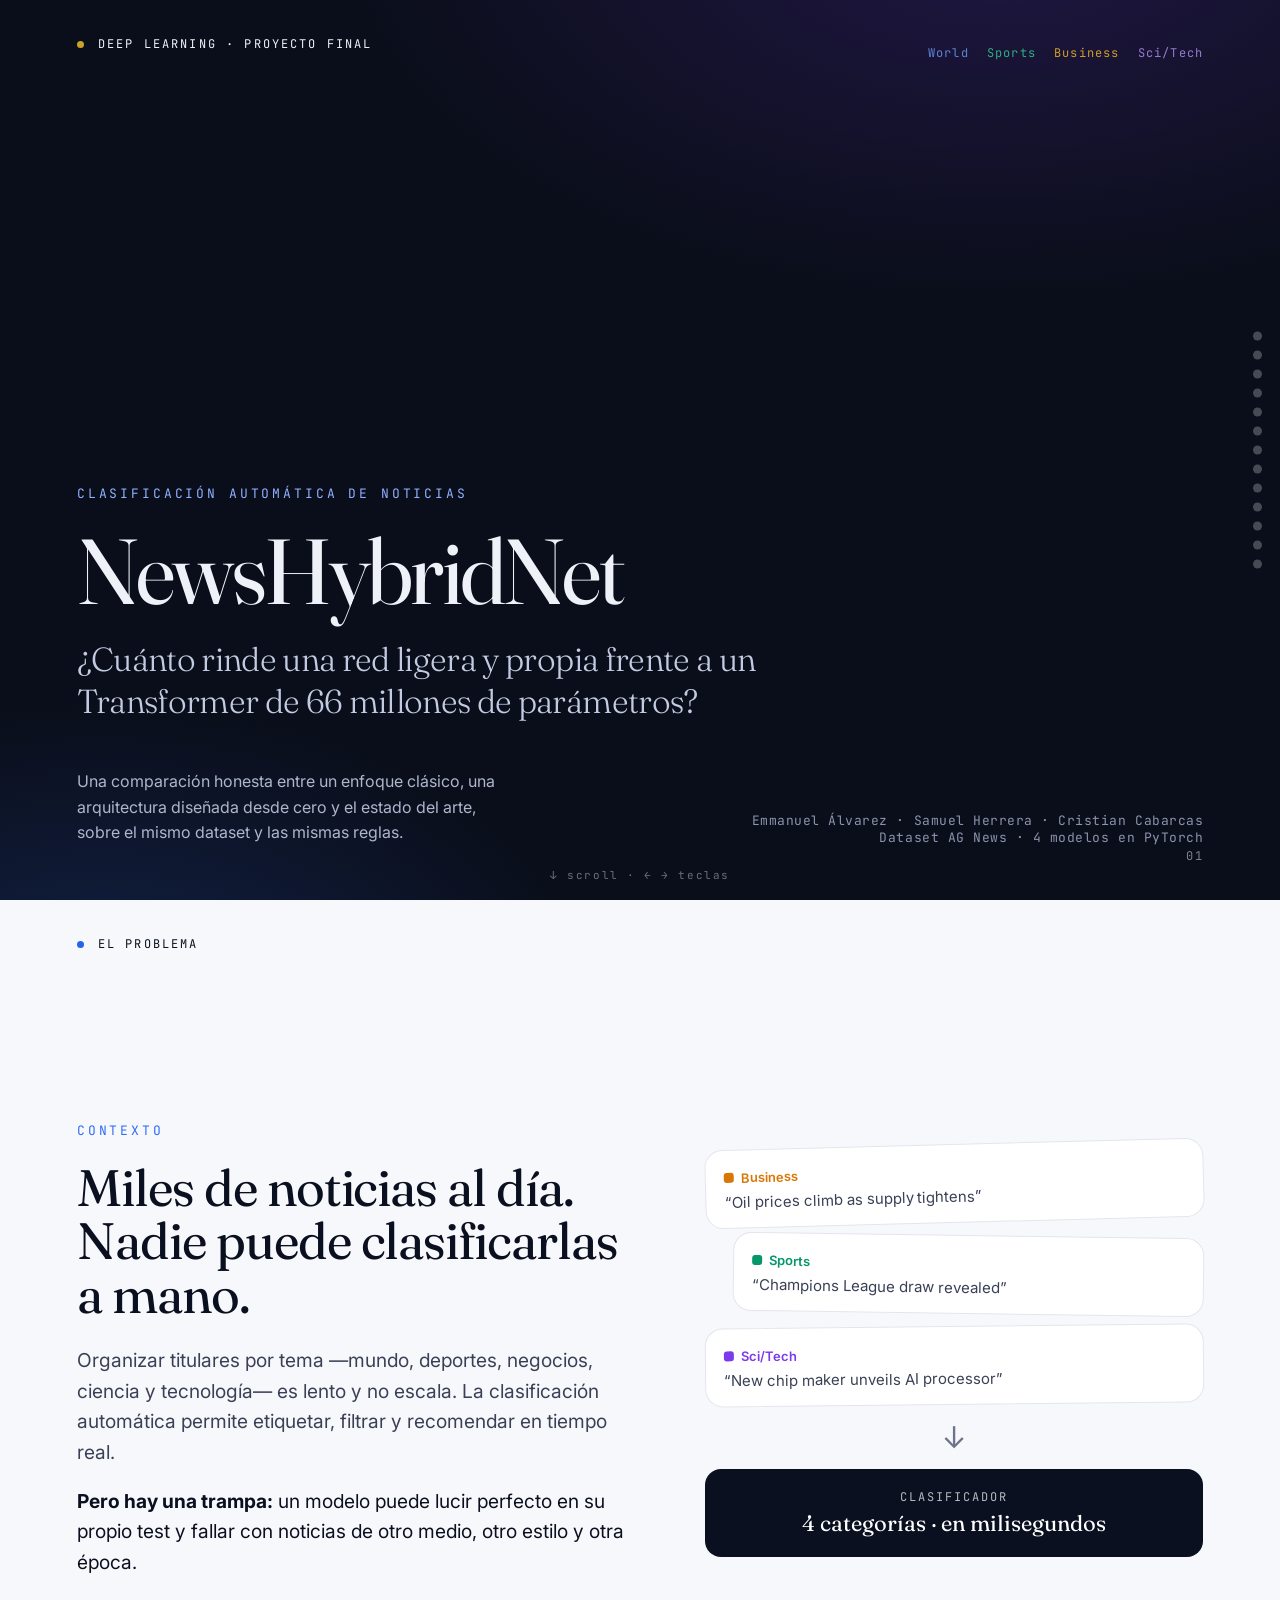
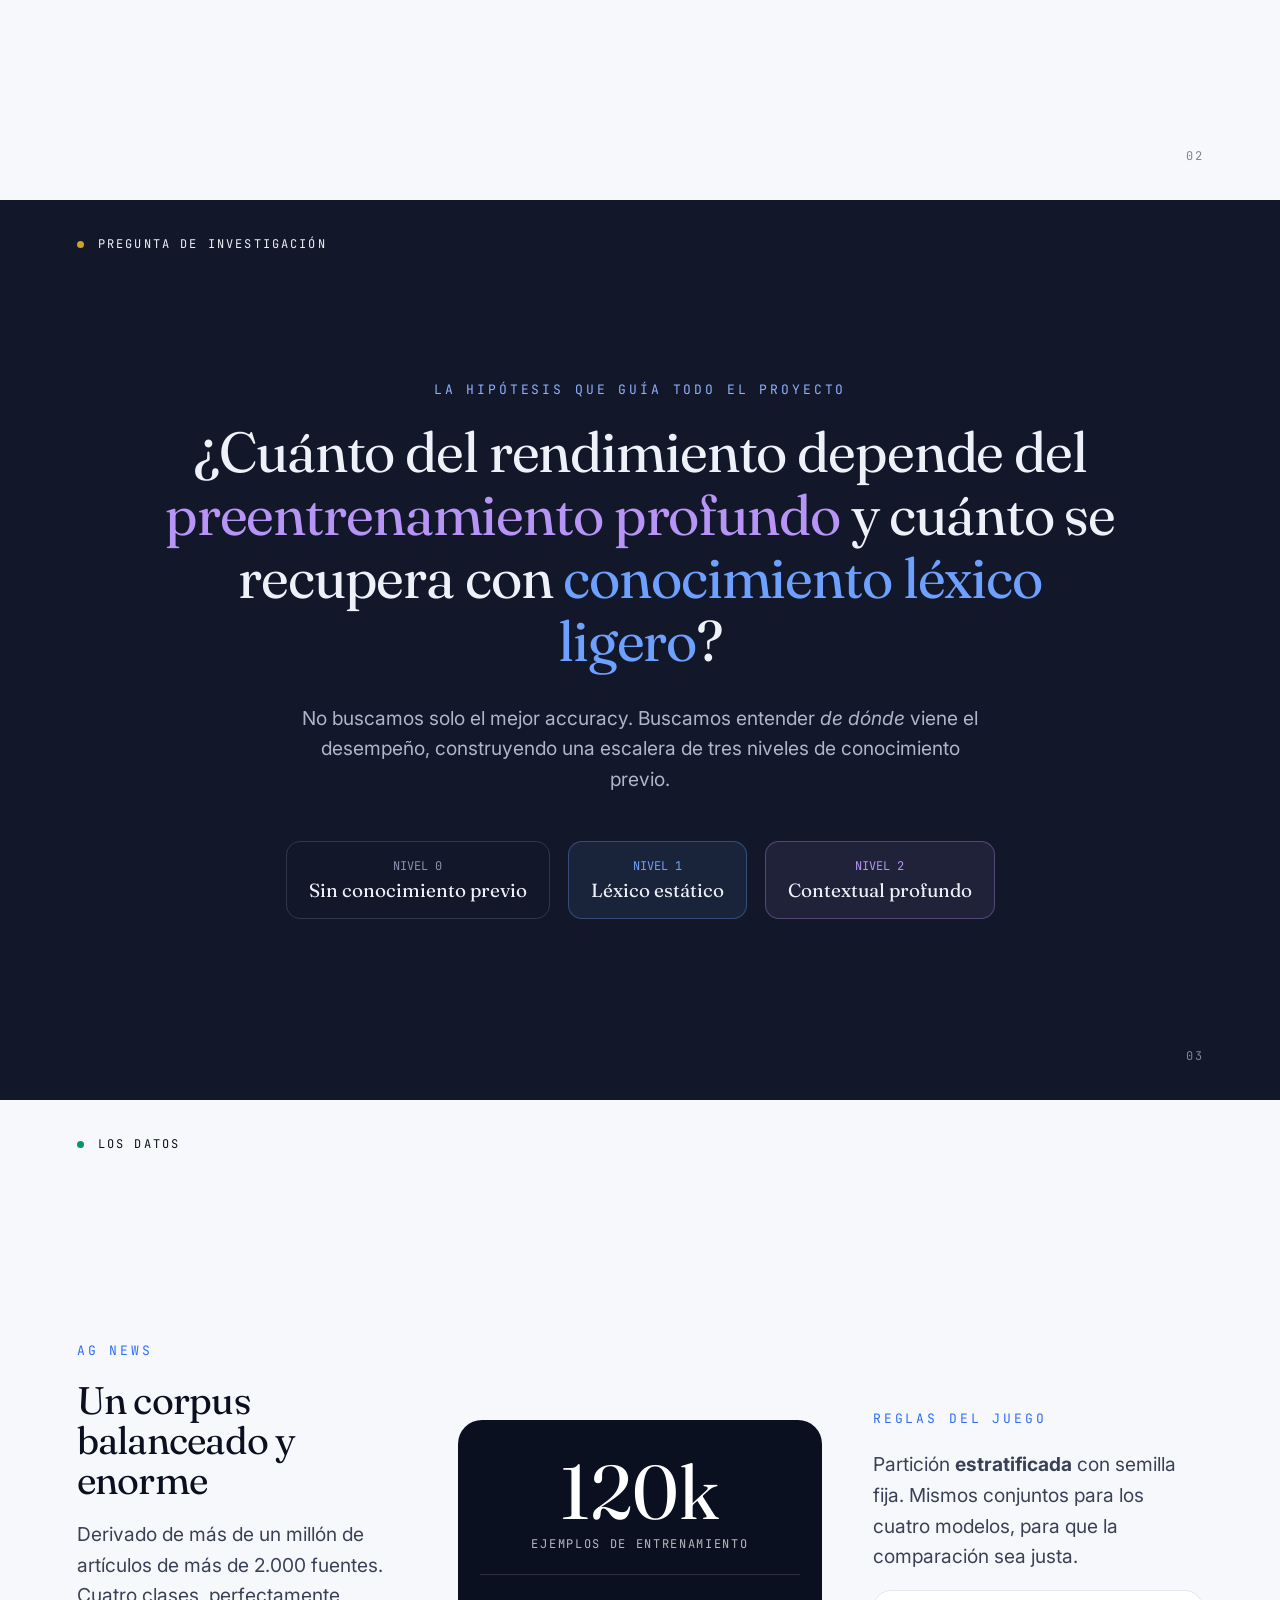
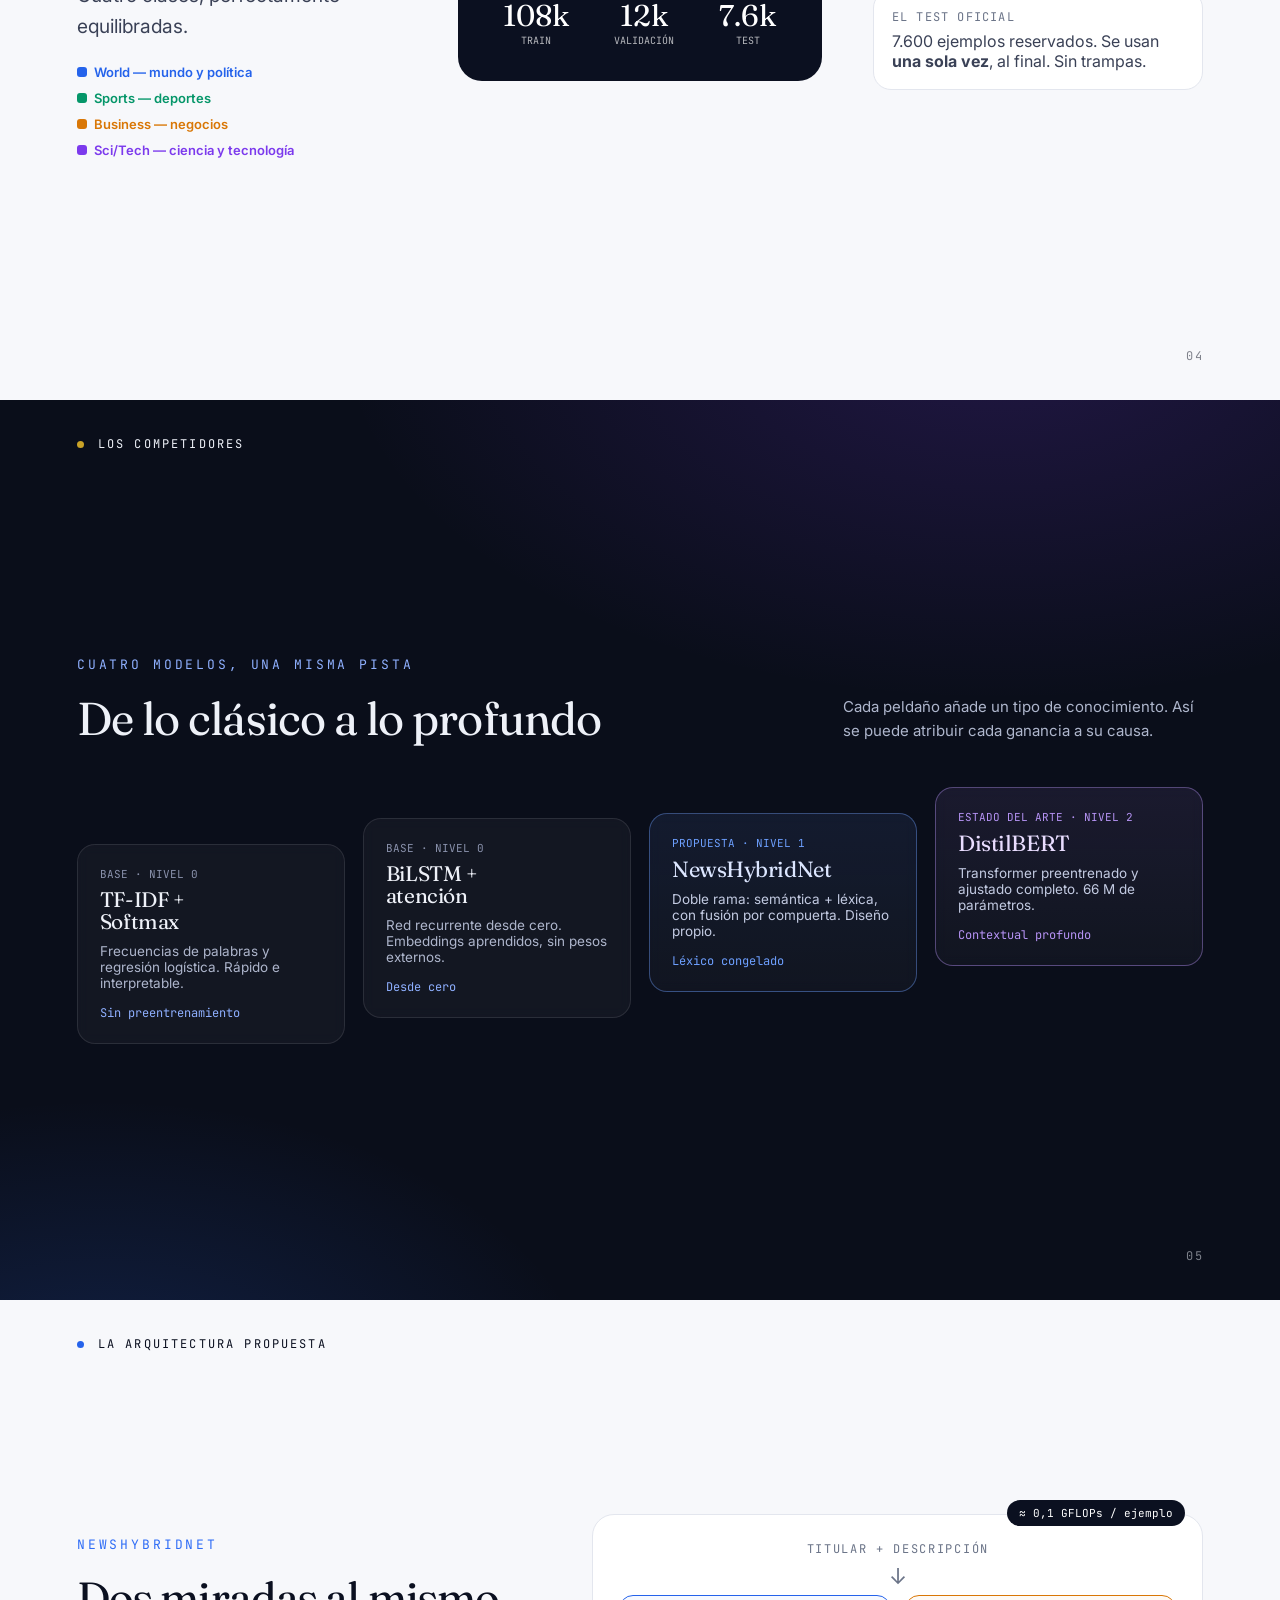
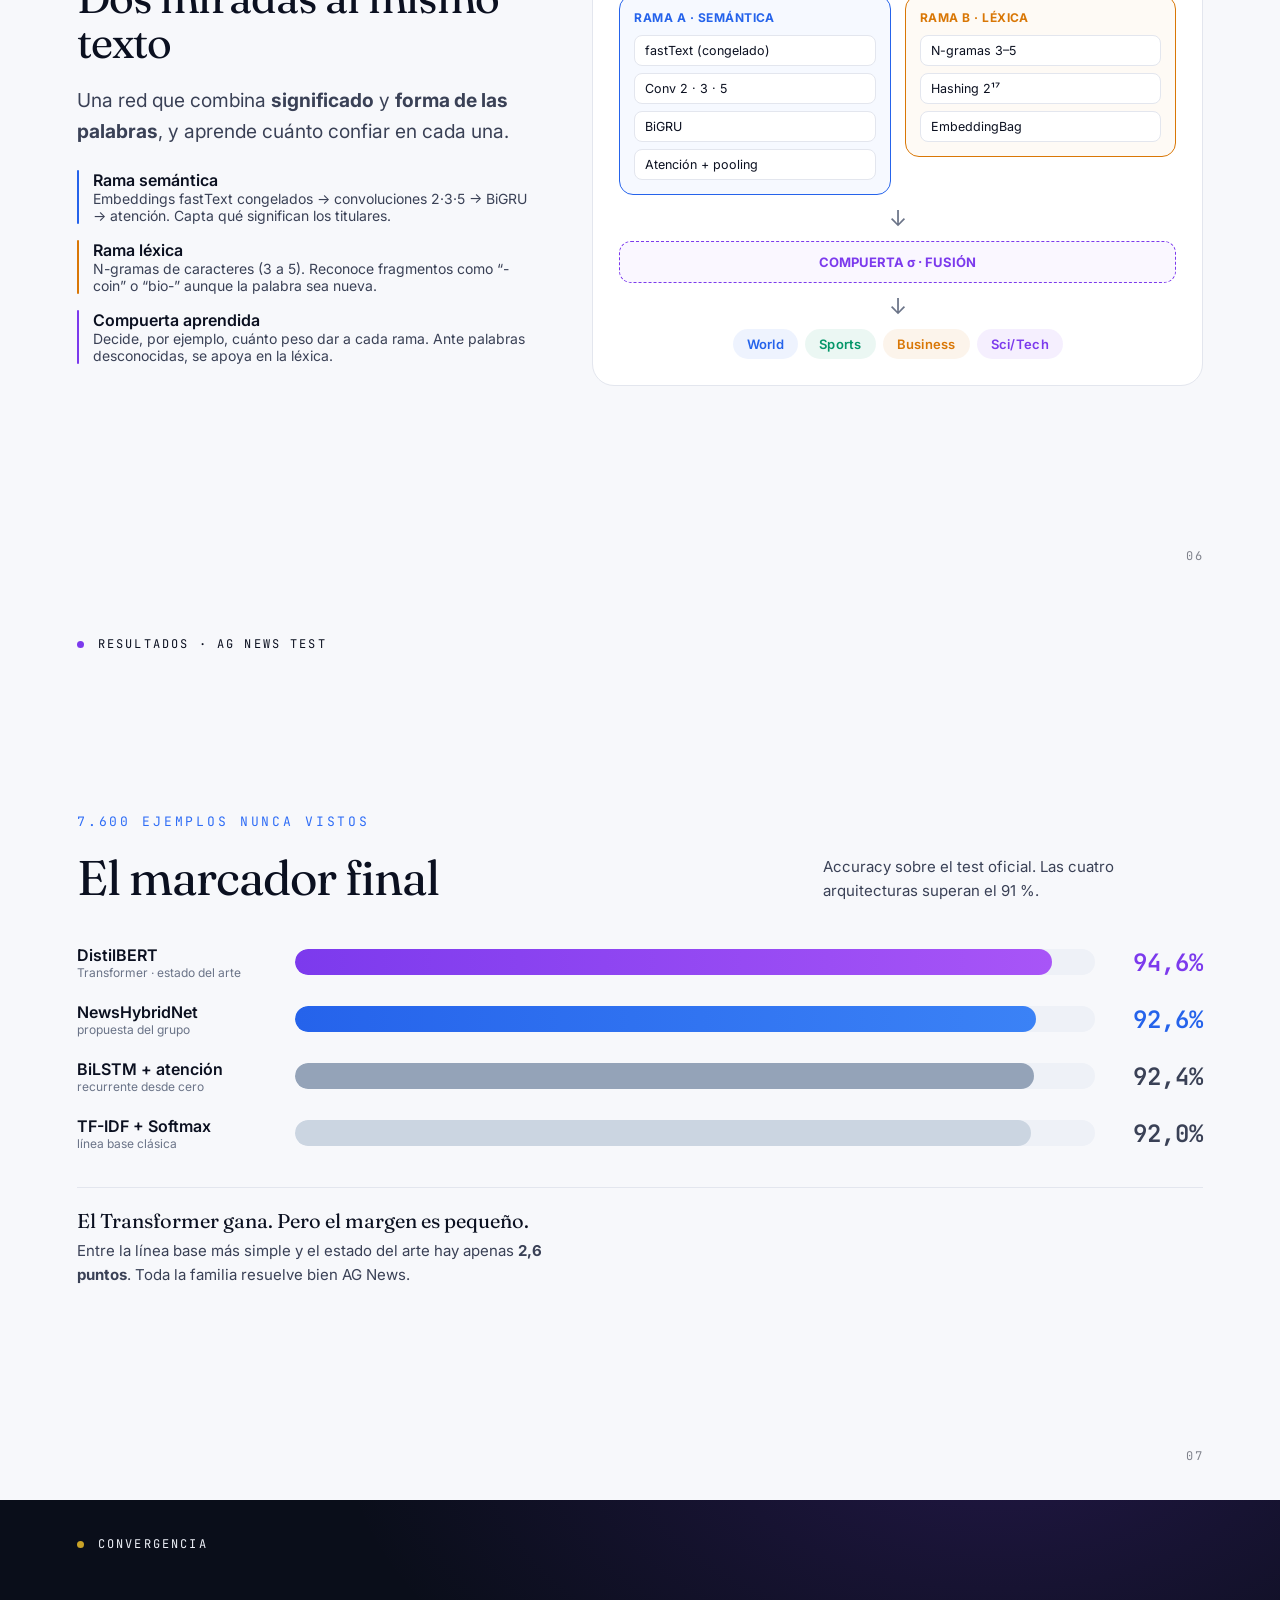
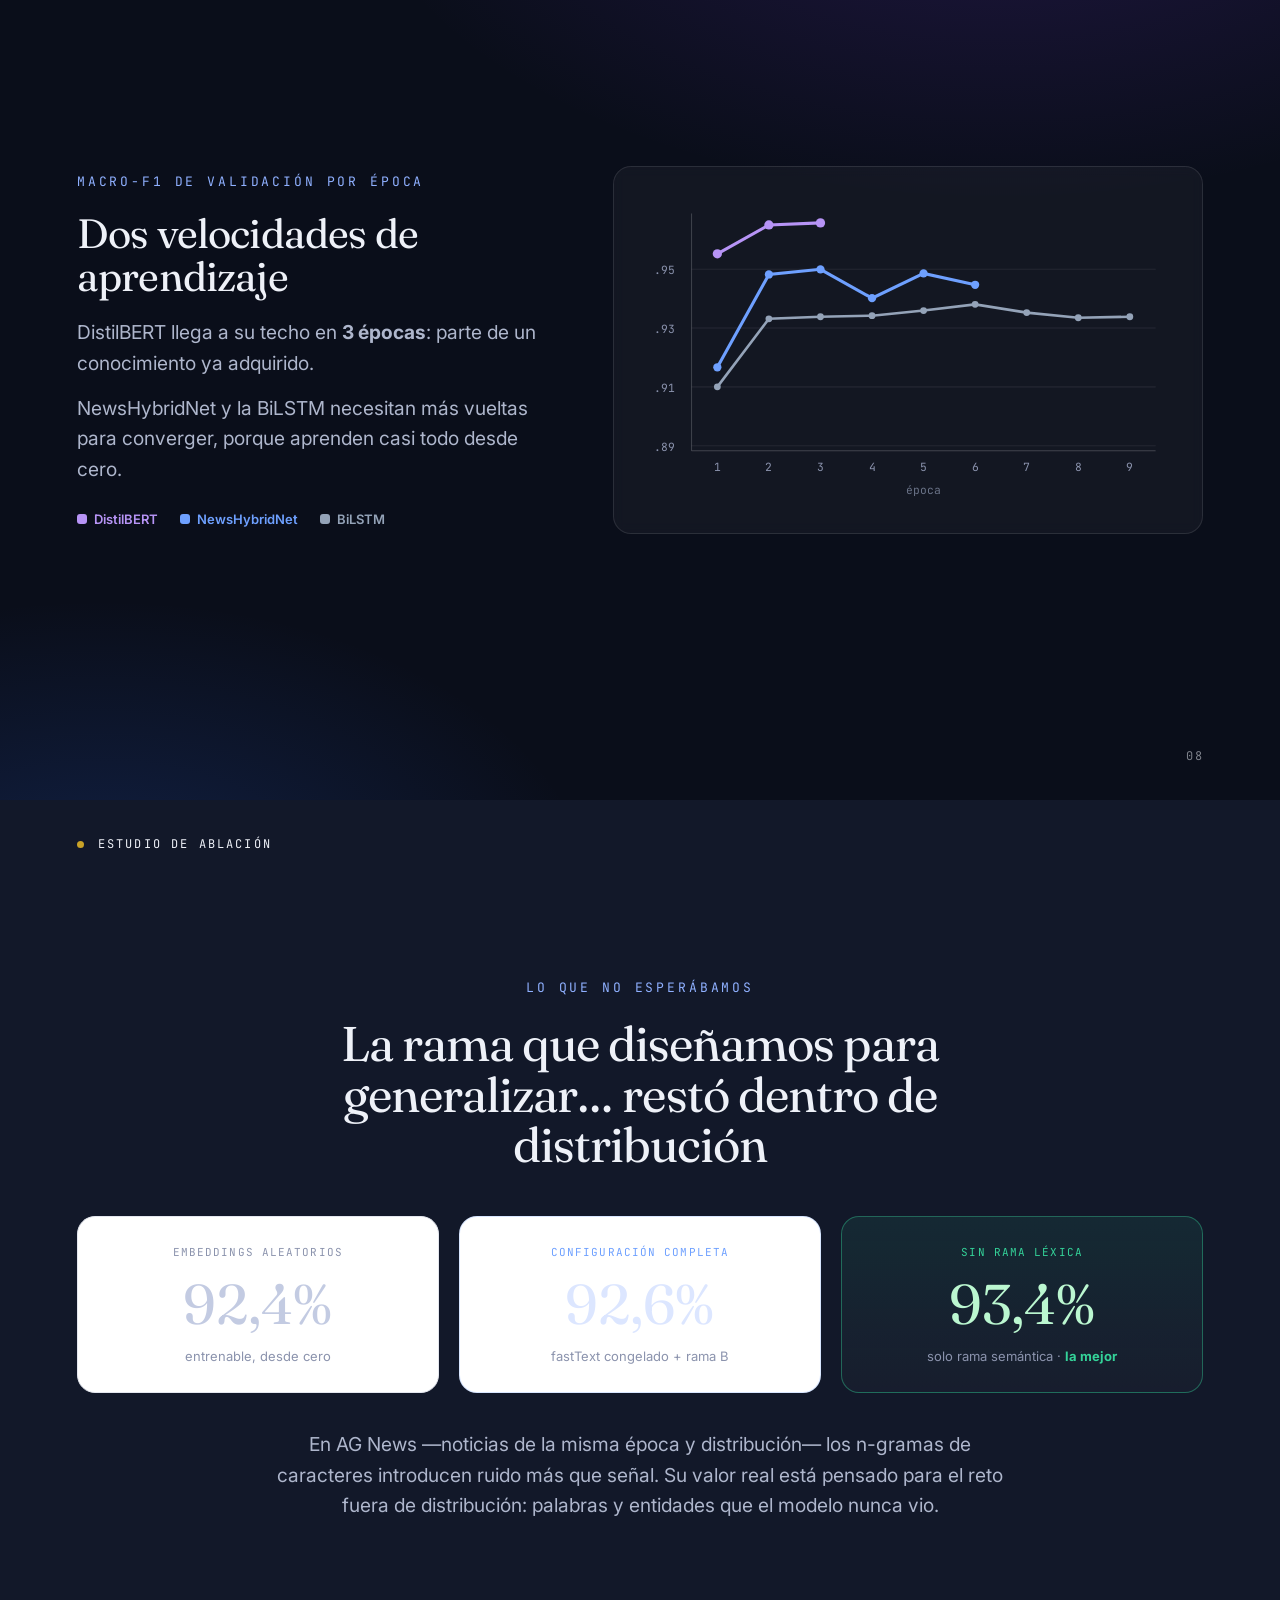
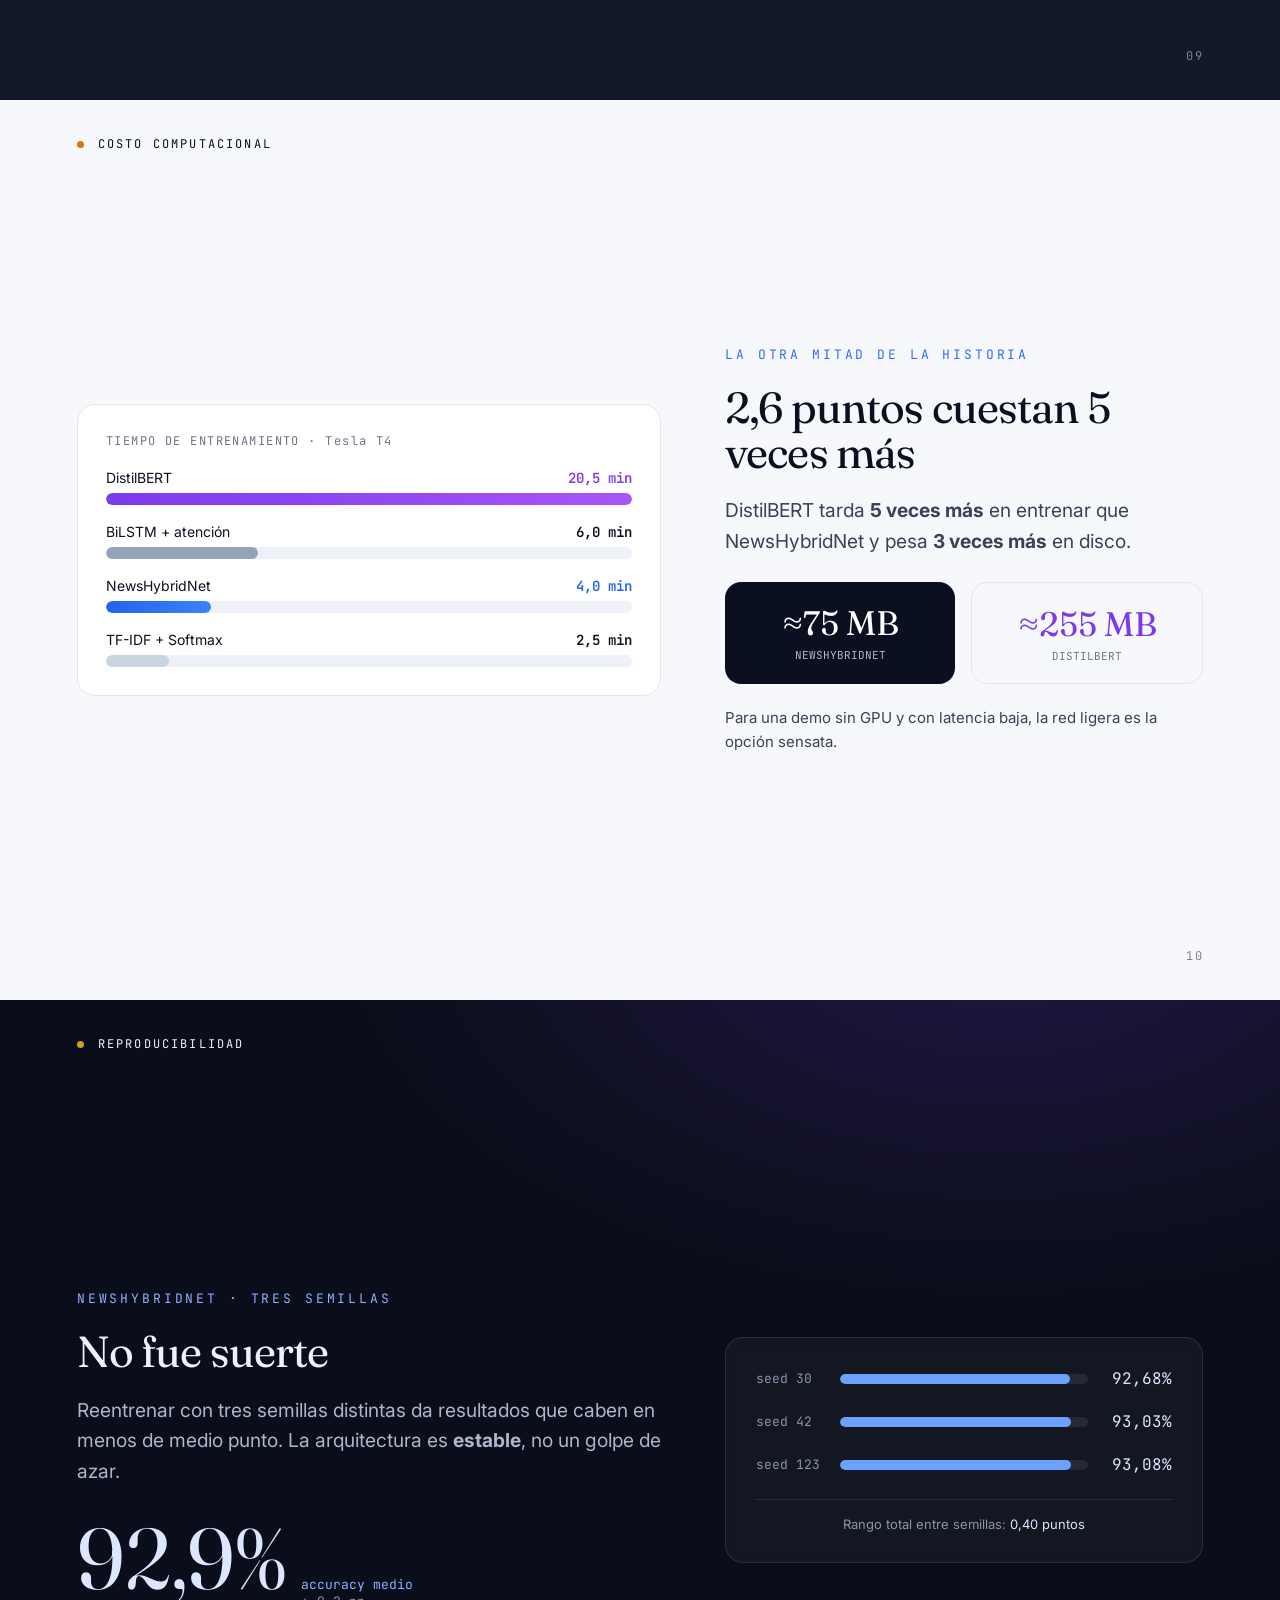
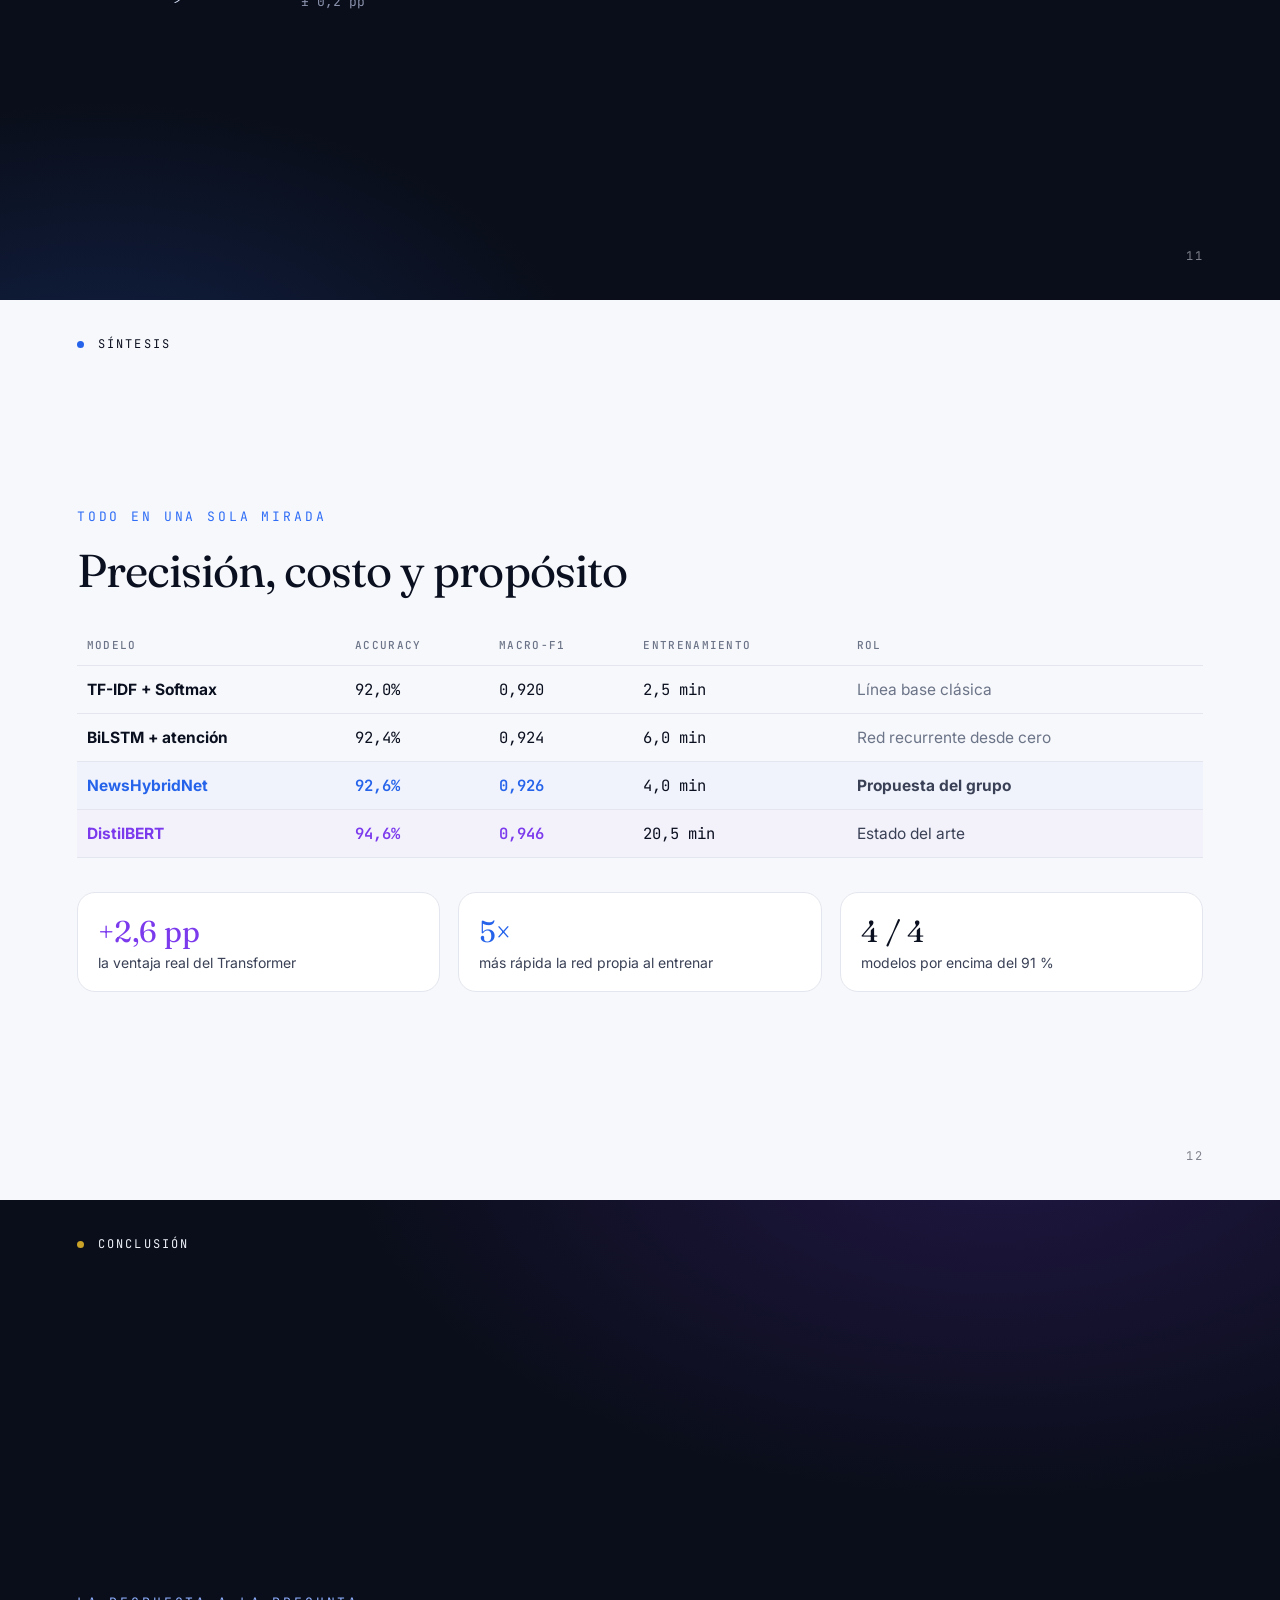
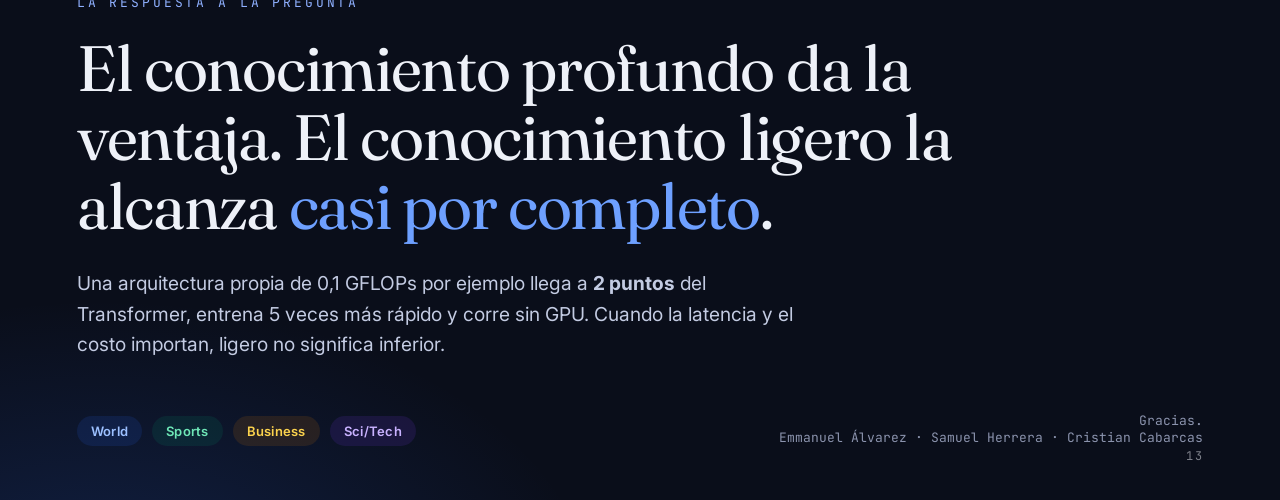
==== app/frontend/presentacion.html @ 19765c60 "feat(presentation): a little presentation about the problem and its solutions" ====
<!DOCTYPE html>
<html lang="es">
<head>
<meta charset="UTF-8" />
<meta name="viewport" content="width=device-width, initial-scale=1.0" />
<title>NewsHybridNet · Clasificación de noticias con Deep Learning</title>
<link rel="preconnect" href="https://fonts.googleapis.com" />
<link rel="preconnect" href="https://fonts.gstatic.com" crossorigin />
<link href="https://fonts.googleapis.com/css2?family=Fraunces:opsz,wght@9..144,300;9..144,400;9..144,500;9..144,600&family=Inter:wght@300;400;500;600;700&family=JetBrains+Mono:wght@400;500&display=swap" rel="stylesheet" />
<style>
/* ============================================================
   SISTEMA DE MARCA  (variables globales, no plantilla de slide)
   ============================================================ */
:root{
  --ink:#0b1020;          /* texto principal, casi negro azulado */
  --ink-soft:#3a4156;
  --mute:#6b7488;
  --line:#e3e6ee;
  --paper:#f7f8fb;        /* fondo claro */
  --paper-2:#eef1f7;
  --white:#ffffff;

  --night:#0a0e1a;        /* fondo oscuro */
  --night-2:#121829;

  /* acentos por categoría temática del proyecto */
  --world:#2563eb;        /* azul  */
  --sports:#059669;       /* verde */
  --business:#d97706;     /* ámbar */
  --scitech:#7c3aed;      /* violeta */

  --gold:#c9a227;
  --accent:#2f6df6;
  --accent-2:#7c3aed;

  --sans:"Inter",system-ui,sans-serif;
  --serif:"Fraunces",Georgia,serif;
  --mono:"JetBrains Mono",monospace;

  --maxw:1180px;
}

*{box-sizing:border-box;margin:0;padding:0}
html{scroll-behavior:smooth}
body{
  font-family:var(--sans);
  color:var(--ink);
  background:var(--night);
  -webkit-font-smoothing:antialiased;
  overflow-x:hidden;
}

/* ------- contenedor de cada diapositiva ------- */
.slide{
  position:relative;
  min-height:100vh;
  width:100%;
  display:flex;
  padding:clamp(32px,6vh,90px) clamp(24px,6vw,110px);
  overflow:hidden;
  scroll-snap-align:start;
}
.deck{scroll-snap-type:y proximity}

/* numeración y barra lateral */
.slide__tag{
  position:absolute; top:clamp(24px,4vh,48px); left:clamp(24px,6vw,110px);
  font-family:var(--mono); font-size:12px; letter-spacing:.18em; text-transform:uppercase;
  display:flex; gap:14px; align-items:center;
}
.slide__tag .dot{width:7px;height:7px;border-radius:50%}
.slide__num{
  position:absolute; bottom:clamp(22px,4vh,46px); right:clamp(24px,6vw,110px);
  font-family:var(--mono); font-size:12px; letter-spacing:.14em; opacity:.5;
}
.kicker{
  font-family:var(--mono); font-size:13px; letter-spacing:.22em;
  text-transform:uppercase; color:var(--accent); margin-bottom:22px;
}
h1,h2,h3{font-family:var(--serif); font-weight:400; line-height:1.04; letter-spacing:-.02em}
.lead{font-size:clamp(17px,1.5vw,20px); line-height:1.6; color:var(--ink-soft)}
.badge{
  display:inline-flex; align-items:center; gap:8px; padding:7px 14px; border-radius:999px;
  font-size:13px; font-weight:600; letter-spacing:.02em;
}

/* utilidades de color de fondo por slide */
.bg-paper{background:var(--paper); color:var(--ink)}
.bg-paper .lead{color:var(--ink-soft)}
.bg-night{
  background:
    radial-gradient(1100px 620px at 78% -8%, rgba(124,58,237,.20), transparent 60%),
    radial-gradient(900px 560px at 8% 112%, rgba(47,109,246,.20), transparent 55%),
    var(--night);
  color:#eef1f8;
}
.bg-night .lead{color:#aeb6cc}
.bg-night .kicker{color:#8fb0ff}
.bg-ink{background:var(--night-2); color:#eef1f8}

/* navegación fija */
.nav{
  position:fixed; right:18px; top:50%; transform:translateY(-50%);
  display:flex; flex-direction:column; gap:10px; z-index:50;
}
.nav a{width:9px;height:9px;border-radius:50%;background:#ffffff40;transition:.25s}
.nav a:hover{background:#ffffff;transform:scale(1.3)}
.progress{position:fixed;top:0;left:0;height:3px;background:linear-gradient(90deg,var(--accent),var(--accent-2));z-index:60;width:0}
.hint{
  position:fixed; left:50%; bottom:18px; transform:translateX(-50%);
  font-family:var(--mono); font-size:11px; letter-spacing:.14em; color:#ffffff66; z-index:50;
  animation:fade 2.6s ease-in-out infinite;
}
@keyframes fade{0%,100%{opacity:.3}50%{opacity:.85}}

/* chips de categoría */
.cat{display:inline-flex;align-items:center;gap:7px;font-size:13px;font-weight:600}
.cat i{width:10px;height:10px;border-radius:3px;display:inline-block}

/* tarjetas genéricas reutilizables (pero compuestas distinto por slide) */
.card{background:var(--white);border:1px solid var(--line);border-radius:18px;padding:26px}
.bg-night .card{background:#ffffff0a;border-color:#ffffff1a;backdrop-filter:blur(6px)}

/* barras */
.bar{height:12px;border-radius:999px;background:var(--paper-2);overflow:hidden}
.bar > span{display:block;height:100%;border-radius:999px}

/* tabla */
table{width:100%;border-collapse:collapse;font-size:15px}
th,td{text-align:left;padding:13px 10px;border-bottom:1px solid var(--line)}
.bg-night th,.bg-night td{border-color:#ffffff18}
th{font-family:var(--mono);font-size:11px;letter-spacing:.12em;text-transform:uppercase;color:var(--mute);font-weight:500}
.num{font-family:var(--mono);font-variant-numeric:tabular-nums}

@media(max-width:820px){
  .slide{padding:84px 24px 64px}
  .two-col,.split,.both-sides{grid-template-columns:1fr !important}
  .nav{display:none}
}

/* ============================================================
   MODO EMBEBIDO  ( ?solo=sN )
   Cuando la presentación se incrusta en un iframe del frontend,
   se muestra UNA sola diapositiva que llena exactamente el marco.
   ============================================================ */
body.embed{overflow:hidden}
body.embed .nav,
body.embed .hint,
body.embed .progress{display:none !important}
body.embed .deck{display:block}
body.embed .slide{display:none}          /* ocultar todas */
body.embed .slide.embed-show{             /* mostrar solo la pedida */
  display:flex;
  min-height:100vh;
  height:100vh;
}
/* en el marco incrustado no hace falta el número de página de cada slide */
body.embed .slide__num{display:none}
</style>
</head>
<body>
<div class="progress" id="progress"></div>
<nav class="nav" id="nav"></nav>
<div class="hint">↓ scroll · ← → teclas</div>
<main class="deck" id="deck">

<!-- ======================= 01 · PORTADA (full-bleed, centrada-baja) ======================= -->
<section class="slide bg-night" id="s1" style="flex-direction:column;justify-content:space-between">
  <div class="slide__tag"><span class="dot" style="background:var(--gold)"></span> Deep Learning · Proyecto final</div>

  <!-- marca de categorías flotando arriba -->
  <div style="position:absolute;top:clamp(26px,5vh,60px);right:clamp(24px,6vw,110px);display:flex;gap:18px;font-family:var(--mono);font-size:12px;letter-spacing:.1em;opacity:.8">
    <span style="color:#6ea0ff">World</span>
    <span style="color:#34d399">Sports</span>
    <span style="color:#fbbf24">Business</span>
    <span style="color:#b794f6">Sci/Tech</span>
  </div>

  <div style="margin-top:auto;max-width:980px">
    <div class="kicker" style="color:#8fb0ff">Clasificación automática de noticias</div>
    <h1 style="font-size:clamp(44px,7.2vw,104px);letter-spacing:-.03em">
      NewsHybridNet
    </h1>
    <h2 style="font-size:clamp(20px,2.6vw,34px);color:#c3cbe2;margin-top:18px;font-weight:300;line-height:1.25;max-width:820px">
      ¿Cuánto rinde una red ligera y propia frente a un Transformer de 66 millones de parámetros?
    </h2>
  </div>

  <div style="display:flex;justify-content:space-between;align-items:flex-end;flex-wrap:wrap;gap:24px;margin-top:48px">
    <div class="lead" style="max-width:420px;font-size:16px">
      Una comparación honesta entre un enfoque clásico, una arquitectura diseñada desde cero y el estado del arte, sobre el mismo dataset y las mismas reglas.
    </div>
    <div style="text-align:right;font-family:var(--mono);font-size:13px;color:#8b93ad;letter-spacing:.04em">
      Emmanuel Álvarez · Samuel Herrera · Cristian Cabarcas<br/>
      Dataset AG News · 4 modelos en PyTorch
    </div>
  </div>
  <div class="slide__num">01</div>
</section>

<!-- ======================= 02 · EL PROBLEMA (texto izq / visual der) ======================= -->
<section class="slide bg-paper" id="s2" style="align-items:center">
  <div class="slide__tag"><span class="dot" style="background:var(--world)"></span> El problema</div>
  <div class="two-col" style="display:grid;grid-template-columns:1.05fr .95fr;gap:clamp(40px,6vw,96px);align-items:center;width:100%;max-width:var(--maxw);margin:0 auto">

    <!-- columna texto -->
    <div>
      <div class="kicker">Contexto</div>
      <h2 style="font-size:clamp(30px,4vw,56px)">Miles de noticias al día.<br/>Nadie puede clasificarlas a mano.</h2>
      <p class="lead" style="margin-top:24px">
        Organizar titulares por tema —mundo, deportes, negocios, ciencia y tecnología— es lento y no escala.
        La clasificación automática permite etiquetar, filtrar y recomendar en tiempo real.
      </p>
      <p class="lead" style="margin-top:18px;color:var(--ink)">
        <strong>Pero hay una trampa:</strong> un modelo puede lucir perfecto en su propio test y fallar
        con noticias de otro medio, otro estilo y otra época.
      </p>
    </div>

    <!-- columna visual: pila de titulares entrando a un clasificador -->
    <div style="position:relative">
      <div style="display:flex;flex-direction:column;gap:12px">
        <div class="card" style="padding:16px 18px;transform:rotate(-1.5deg)">
          <div class="cat" style="color:var(--business)"><i style="background:var(--business)"></i>Business</div>
          <div style="font-size:15px;margin-top:6px;color:var(--ink-soft)">“Oil prices climb as supply tightens”</div>
        </div>
        <div class="card" style="padding:16px 18px;transform:rotate(.8deg);margin-left:28px">
          <div class="cat" style="color:var(--sports)"><i style="background:var(--sports)"></i>Sports</div>
          <div style="font-size:15px;margin-top:6px;color:var(--ink-soft)">“Champions League draw revealed”</div>
        </div>
        <div class="card" style="padding:16px 18px;transform:rotate(-.6deg)">
          <div class="cat" style="color:var(--scitech)"><i style="background:var(--scitech)"></i>Sci/Tech</div>
          <div style="font-size:15px;margin-top:6px;color:var(--ink-soft)">“New chip maker unveils AI processor”</div>
        </div>
      </div>
      <div style="text-align:center;font-size:30px;color:var(--mute);margin:14px 0">↓</div>
      <div style="background:var(--ink);color:#fff;border-radius:16px;padding:20px 22px;text-align:center">
        <div style="font-family:var(--mono);font-size:12px;letter-spacing:.16em;opacity:.7">CLASIFICADOR</div>
        <div style="font-family:var(--serif);font-size:22px;margin-top:4px">4 categorías · en milisegundos</div>
      </div>
    </div>
  </div>
  <div class="slide__num">02</div>
</section>

<!-- ======================= 03 · LA PREGUNTA (centrada, gran tipografía) ======================= -->
<section class="slide bg-ink" id="s3" style="align-items:center;justify-content:center;text-align:center">
  <div class="slide__tag"><span class="dot" style="background:var(--gold)"></span> Pregunta de investigación</div>
  <div style="max-width:960px">
    <div class="kicker" style="color:#8fb0ff;justify-content:center">La hipótesis que guía todo el proyecto</div>
    <h2 style="font-size:clamp(28px,4.4vw,62px);line-height:1.12;margin-top:10px">
      ¿Cuánto del rendimiento depende del
      <span style="color:#b794f6">preentrenamiento profundo</span>
      y cuánto se recupera con
      <span style="color:#6ea0ff">conocimiento léxico ligero</span>?
    </h2>
    <p class="lead" style="margin:30px auto 0;max-width:680px;color:#aeb6cc">
      No buscamos solo el mejor accuracy. Buscamos entender <em>de dónde</em> viene el desempeño,
      construyendo una escalera de tres niveles de conocimiento previo.
    </p>

    <div style="display:flex;gap:18px;justify-content:center;margin-top:46px;flex-wrap:wrap">
      <div style="padding:16px 22px;border:1px solid #ffffff22;border-radius:14px;min-width:150px">
        <div style="font-family:var(--mono);font-size:12px;color:#8b93ad">NIVEL 0</div>
        <div style="font-family:var(--serif);font-size:19px;margin-top:4px">Sin conocimiento previo</div>
      </div>
      <div style="padding:16px 22px;border:1px solid #6ea0ff55;border-radius:14px;min-width:150px;background:#6ea0ff14">
        <div style="font-family:var(--mono);font-size:12px;color:#6ea0ff">NIVEL 1</div>
        <div style="font-family:var(--serif);font-size:19px;margin-top:4px">Léxico estático</div>
      </div>
      <div style="padding:16px 22px;border:1px solid #b794f655;border-radius:14px;min-width:150px;background:#b794f614">
        <div style="font-family:var(--mono);font-size:12px;color:#b794f6">NIVEL 2</div>
        <div style="font-family:var(--serif);font-size:19px;margin-top:4px">Contextual profundo</div>
      </div>
    </div>
  </div>
  <div class="slide__num">03</div>
</section>

<!-- ======================= 04 · LOS DATOS (texto a ambos lados, centro visual) ======================= -->
<section class="slide bg-paper" id="s4" style="align-items:center">
  <div class="slide__tag"><span class="dot" style="background:var(--sports)"></span> Los datos</div>
  <div class="both-sides" style="display:grid;grid-template-columns:1fr 1.1fr 1fr;gap:clamp(28px,4vw,64px);align-items:center;width:100%;max-width:var(--maxw);margin:0 auto">

    <!-- izquierda -->
    <div>
      <div class="kicker">AG News</div>
      <h2 style="font-size:clamp(26px,3vw,40px)">Un corpus balanceado y enorme</h2>
      <p class="lead" style="margin-top:18px">
        Derivado de más de un millón de artículos de más de 2.000 fuentes. Cuatro clases, perfectamente equilibradas.
      </p>
      <div style="margin-top:22px;display:flex;flex-direction:column;gap:10px">
        <div class="cat" style="color:var(--world)"><i style="background:var(--world)"></i>World — mundo y política</div>
        <div class="cat" style="color:var(--sports)"><i style="background:var(--sports)"></i>Sports — deportes</div>
        <div class="cat" style="color:var(--business)"><i style="background:var(--business)"></i>Business — negocios</div>
        <div class="cat" style="color:var(--scitech)"><i style="background:var(--scitech)"></i>Sci/Tech — ciencia y tecnología</div>
      </div>
    </div>

    <!-- centro: números grandes -->
    <div style="text-align:center">
      <div style="background:var(--ink);color:#fff;border-radius:24px;padding:34px 22px">
        <div style="font-family:var(--serif);font-size:clamp(46px,6vw,76px);line-height:1">120k</div>
        <div style="font-family:var(--mono);font-size:12px;letter-spacing:.14em;opacity:.7;margin-top:6px">EJEMPLOS DE ENTRENAMIENTO</div>
        <div style="height:1px;background:#ffffff22;margin:22px 0"></div>
        <div style="display:flex;justify-content:space-around">
          <div>
            <div style="font-family:var(--serif);font-size:30px">108k</div>
            <div style="font-family:var(--mono);font-size:10px;opacity:.7">TRAIN</div>
          </div>
          <div>
            <div style="font-family:var(--serif);font-size:30px">12k</div>
            <div style="font-family:var(--mono);font-size:10px;opacity:.7">VALIDACIÓN</div>
          </div>
          <div>
            <div style="font-family:var(--serif);font-size:30px">7.6k</div>
            <div style="font-family:var(--mono);font-size:10px;opacity:.7">TEST</div>
          </div>
        </div>
      </div>
    </div>

    <!-- derecha -->
    <div>
      <div class="kicker">Reglas del juego</div>
      <p class="lead">
        Partición <strong>estratificada</strong> con semilla fija. Mismos conjuntos para los cuatro modelos, para que la comparación sea justa.
      </p>
      <div class="card" style="margin-top:18px;padding:18px">
        <div style="font-family:var(--mono);font-size:12px;color:var(--mute);letter-spacing:.1em">EL TEST OFICIAL</div>
        <div style="font-size:16px;margin-top:6px;color:var(--ink-soft)">7.600 ejemplos reservados. Se usan <strong>una sola vez</strong>, al final. Sin trampas.</div>
      </div>
    </div>
  </div>
  <div class="slide__num">04</div>
</section>

<!-- ======================= 05 · LA ESCALERA DE MODELOS (tarjetas escalonadas) ======================= -->
<section class="slide bg-night" id="s5" style="flex-direction:column;justify-content:center">
  <div class="slide__tag"><span class="dot" style="background:var(--gold)"></span> Los competidores</div>
  <div style="max-width:var(--maxw);margin:0 auto;width:100%">
    <div style="display:flex;justify-content:space-between;align-items:flex-end;flex-wrap:wrap;gap:16px">
      <div>
        <div class="kicker" style="color:#8fb0ff">Cuatro modelos, una misma pista</div>
        <h2 style="font-size:clamp(28px,3.6vw,52px)">De lo clásico a lo profundo</h2>
      </div>
      <p class="lead" style="max-width:360px;font-size:15px">Cada peldaño añade un tipo de conocimiento. Así se puede atribuir cada ganancia a su causa.</p>
    </div>

    <!-- escalera: cuatro columnas a distinta altura -->
    <div style="display:grid;grid-template-columns:repeat(4,1fr);gap:18px;margin-top:44px;align-items:end">
      <div class="card" style="padding:22px">
        <div style="font-family:var(--mono);font-size:11px;color:#8b93ad">BASE · NIVEL 0</div>
        <h3 style="font-size:21px;margin-top:8px">TF-IDF +<br/>Softmax</h3>
        <p style="font-size:13.5px;color:#aeb6cc;margin-top:10px">Frecuencias de palabras y regresión logística. Rápido e interpretable.</p>
        <div style="font-family:var(--mono);font-size:12px;color:#8fb0ff;margin-top:14px">Sin preentrenamiento</div>
      </div>

      <div class="card" style="padding:22px;margin-bottom:26px">
        <div style="font-family:var(--mono);font-size:11px;color:#8b93ad">BASE · NIVEL 0</div>
        <h3 style="font-size:21px;margin-top:8px">BiLSTM +<br/>atención</h3>
        <p style="font-size:13.5px;color:#aeb6cc;margin-top:10px">Red recurrente desde cero. Embeddings aprendidos, sin pesos externos.</p>
        <div style="font-family:var(--mono);font-size:12px;color:#8fb0ff;margin-top:14px">Desde cero</div>
      </div>

      <div class="card" style="padding:22px;margin-bottom:52px;border-color:#6ea0ff66;background:linear-gradient(180deg,#6ea0ff18,#ffffff08)">
        <div style="font-family:var(--mono);font-size:11px;color:#6ea0ff">PROPUESTA · NIVEL 1</div>
        <h3 style="font-size:22px;margin-top:8px;color:#dce6ff">NewsHybridNet</h3>
        <p style="font-size:13.5px;color:#c3cbe2;margin-top:10px">Doble rama: semántica + léxica, con fusión por compuerta. Diseño propio.</p>
        <div style="font-family:var(--mono);font-size:12px;color:#6ea0ff;margin-top:14px">Léxico congelado</div>
      </div>

      <div class="card" style="padding:22px;margin-bottom:78px;border-color:#b794f666;background:linear-gradient(180deg,#b794f618,#ffffff08)">
        <div style="font-family:var(--mono);font-size:11px;color:#b794f6">ESTADO DEL ARTE · NIVEL 2</div>
        <h3 style="font-size:22px;margin-top:8px;color:#e9ddff">DistilBERT</h3>
        <p style="font-size:13.5px;color:#c3cbe2;margin-top:10px">Transformer preentrenado y ajustado completo. 66 M de parámetros.</p>
        <div style="font-family:var(--mono);font-size:12px;color:#b794f6;margin-top:14px">Contextual profundo</div>
      </div>
    </div>
  </div>
  <div class="slide__num">05</div>
</section>

<!-- ======================= 06 · ARQUITECTURA NEWSHYBRIDNET (texto izq / diagrama der) ======================= -->
<section class="slide bg-paper" id="s6" style="align-items:center">
  <div class="slide__tag"><span class="dot" style="background:var(--world)"></span> La arquitectura propuesta</div>
  <div class="two-col" style="display:grid;grid-template-columns:.85fr 1.15fr;gap:clamp(36px,5vw,80px);align-items:center;width:100%;max-width:var(--maxw);margin:0 auto">

    <!-- izquierda: explicación -->
    <div>
      <div class="kicker">NewsHybridNet</div>
      <h2 style="font-size:clamp(28px,3.4vw,46px)">Dos miradas al mismo texto</h2>
      <p class="lead" style="margin-top:20px">
        Una red que combina <strong>significado</strong> y <strong>forma de las palabras</strong>, y aprende cuánto confiar en cada una.
      </p>
      <div style="margin-top:24px;display:flex;flex-direction:column;gap:16px">
        <div style="display:flex;gap:14px">
          <div style="width:4px;border-radius:4px;background:var(--world)"></div>
          <div>
            <div style="font-weight:600">Rama semántica</div>
            <div style="font-size:14px;color:var(--ink-soft)">Embeddings fastText congelados → convoluciones 2·3·5 → BiGRU → atención. Capta qué significan los titulares.</div>
          </div>
        </div>
        <div style="display:flex;gap:14px">
          <div style="width:4px;border-radius:4px;background:var(--business)"></div>
          <div>
            <div style="font-weight:600">Rama léxica</div>
            <div style="font-size:14px;color:var(--ink-soft)">N-gramas de caracteres (3 a 5). Reconoce fragmentos como “-coin” o “bio-” aunque la palabra sea nueva.</div>
          </div>
        </div>
        <div style="display:flex;gap:14px">
          <div style="width:4px;border-radius:4px;background:var(--scitech)"></div>
          <div>
            <div style="font-weight:600">Compuerta aprendida</div>
            <div style="font-size:14px;color:var(--ink-soft)">Decide, por ejemplo, cuánto peso dar a cada rama. Ante palabras desconocidas, se apoya en la léxica.</div>
          </div>
        </div>
      </div>
    </div>

    <!-- derecha: diagrama de flujo de doble rama -->
    <div style="position:relative">
      <div style="background:var(--white);border:1px solid var(--line);border-radius:22px;padding:26px">
        <div style="text-align:center;font-family:var(--mono);font-size:12px;letter-spacing:.14em;color:var(--mute)">TITULAR + DESCRIPCIÓN</div>
        <div style="text-align:center;font-size:22px;color:var(--mute);margin:6px 0">↓</div>
        <div style="display:grid;grid-template-columns:1fr 1fr;gap:14px">
          <!-- rama A -->
          <div style="border:1px solid var(--world);border-radius:14px;padding:14px;background:#2563eb0a">
            <div style="font-size:12px;font-weight:700;color:var(--world);letter-spacing:.04em">RAMA A · SEMÁNTICA</div>
            <div style="margin-top:10px;display:flex;flex-direction:column;gap:7px;font-size:12.5px">
              <div style="background:#fff;border:1px solid var(--line);border-radius:8px;padding:7px 10px">fastText (congelado)</div>
              <div style="background:#fff;border:1px solid var(--line);border-radius:8px;padding:7px 10px">Conv 2 · 3 · 5</div>
              <div style="background:#fff;border:1px solid var(--line);border-radius:8px;padding:7px 10px">BiGRU</div>
              <div style="background:#fff;border:1px solid var(--line);border-radius:8px;padding:7px 10px">Atención + pooling</div>
            </div>
          </div>
          <!-- rama B -->
          <div style="border:1px solid var(--business);border-radius:14px;padding:14px;background:#d976060a;align-self:start">
            <div style="font-size:12px;font-weight:700;color:var(--business);letter-spacing:.04em">RAMA B · LÉXICA</div>
            <div style="margin-top:10px;display:flex;flex-direction:column;gap:7px;font-size:12.5px">
              <div style="background:#fff;border:1px solid var(--line);border-radius:8px;padding:7px 10px">N-gramas 3–5</div>
              <div style="background:#fff;border:1px solid var(--line);border-radius:8px;padding:7px 10px">Hashing 2¹⁷</div>
              <div style="background:#fff;border:1px solid var(--line);border-radius:8px;padding:7px 10px">EmbeddingBag</div>
            </div>
          </div>
        </div>
        <div style="text-align:center;font-size:22px;color:var(--mute);margin:10px 0">↓</div>
        <div style="border:1px dashed var(--scitech);border-radius:12px;padding:12px;text-align:center;background:#7c3aed0a">
          <div style="font-weight:700;color:var(--scitech);font-size:13px">COMPUERTA σ · FUSIÓN</div>
        </div>
        <div style="text-align:center;font-size:22px;color:var(--mute);margin:10px 0">↓</div>
        <div style="display:flex;gap:7px;justify-content:center;flex-wrap:wrap">
          <span class="badge" style="background:#2563eb14;color:var(--world)">World</span>
          <span class="badge" style="background:#05966914;color:var(--sports)">Sports</span>
          <span class="badge" style="background:#d9770614;color:var(--business)">Business</span>
          <span class="badge" style="background:#7c3aed14;color:var(--scitech)">Sci/Tech</span>
        </div>
      </div>
      <div style="position:absolute;top:-14px;right:18px;background:var(--ink);color:#fff;font-family:var(--mono);font-size:11px;padding:6px 12px;border-radius:999px">≈ 0,1 GFLOPs / ejemplo</div>
    </div>
  </div>
  <div class="slide__num">06</div>
</section>

<!-- ======================= 07 · RESULTADOS EN TEST (barras horizontales, full width) ======================= -->
<section class="slide bg-paper" id="s7" style="flex-direction:column;justify-content:center">
  <div class="slide__tag"><span class="dot" style="background:var(--scitech)"></span> Resultados · AG News test</div>
  <div style="max-width:var(--maxw);margin:0 auto;width:100%">
    <div style="display:flex;justify-content:space-between;align-items:flex-end;flex-wrap:wrap;gap:16px">
      <div>
        <div class="kicker">7.600 ejemplos nunca vistos</div>
        <h2 style="font-size:clamp(28px,3.8vw,54px)">El marcador final</h2>
      </div>
      <p class="lead" style="max-width:380px;font-size:15px">Accuracy sobre el test oficial. Las cuatro arquitecturas superan el 91 %.</p>
    </div>

    <!-- barras -->
    <div style="margin-top:42px;display:flex;flex-direction:column;gap:22px">
      <!-- DistilBERT -->
      <div style="display:grid;grid-template-columns:200px 1fr 90px;gap:18px;align-items:center">
        <div><div style="font-weight:600">DistilBERT</div><div style="font-size:12px;color:var(--mute)">Transformer · estado del arte</div></div>
        <div class="bar" style="height:26px"><span style="width:94.6%;background:linear-gradient(90deg,#7c3aed,#a855f7)"></span></div>
        <div class="num" style="font-size:24px;text-align:right;color:var(--scitech);font-weight:600">94,6%</div>
      </div>
      <!-- NewsHybridNet -->
      <div style="display:grid;grid-template-columns:200px 1fr 90px;gap:18px;align-items:center">
        <div><div style="font-weight:600">NewsHybridNet</div><div style="font-size:12px;color:var(--mute)">propuesta del grupo</div></div>
        <div class="bar" style="height:26px"><span style="width:92.6%;background:linear-gradient(90deg,#2563eb,#3b82f6)"></span></div>
        <div class="num" style="font-size:24px;text-align:right;color:var(--world);font-weight:600">92,6%</div>
      </div>
      <!-- BiLSTM -->
      <div style="display:grid;grid-template-columns:200px 1fr 90px;gap:18px;align-items:center">
        <div><div style="font-weight:600">BiLSTM + atención</div><div style="font-size:12px;color:var(--mute)">recurrente desde cero</div></div>
        <div class="bar" style="height:26px"><span style="width:92.4%;background:#94a3b8"></span></div>
        <div class="num" style="font-size:24px;text-align:right;color:var(--ink-soft);font-weight:600">92,4%</div>
      </div>
      <!-- TF-IDF -->
      <div style="display:grid;grid-template-columns:200px 1fr 90px;gap:18px;align-items:center">
        <div><div style="font-weight:600">TF-IDF + Softmax</div><div style="font-size:12px;color:var(--mute)">línea base clásica</div></div>
        <div class="bar" style="height:26px"><span style="width:92.0%;background:#cbd5e1"></span></div>
        <div class="num" style="font-size:24px;text-align:right;color:var(--ink-soft);font-weight:600">92,0%</div>
      </div>
    </div>

    <div style="margin-top:36px;border-top:1px solid var(--line);padding-top:20px;display:flex;gap:40px;flex-wrap:wrap">
      <div style="max-width:520px">
        <div style="font-family:var(--serif);font-size:20px">El Transformer gana. Pero el margen es pequeño.</div>
        <div class="lead" style="font-size:15px;margin-top:6px">Entre la línea base más simple y el estado del arte hay apenas <strong>2,6 puntos</strong>. Toda la familia resuelve bien AG News.</div>
      </div>
    </div>
  </div>
  <div class="slide__num">07</div>
</section>

<!-- ======================= 08 · CURVAS DE APRENDIZAJE (split, datos reales) ======================= -->
<section class="slide bg-night" id="s8" style="align-items:center">
  <div class="slide__tag"><span class="dot" style="background:var(--gold)"></span> Convergencia</div>
  <div class="split" style="display:grid;grid-template-columns:1fr 1.25fr;gap:clamp(36px,5vw,80px);align-items:center;width:100%;max-width:var(--maxw);margin:0 auto">
    <div>
      <div class="kicker" style="color:#8fb0ff">Macro-F1 de validación por época</div>
      <h2 style="font-size:clamp(26px,3.2vw,44px)">Dos velocidades de aprendizaje</h2>
      <p class="lead" style="margin-top:20px">
        DistilBERT llega a su techo en <strong>3 épocas</strong>: parte de un conocimiento ya adquirido.
      </p>
      <p class="lead" style="margin-top:14px">
        NewsHybridNet y la BiLSTM necesitan más vueltas para converger, porque aprenden casi todo desde cero.
      </p>
      <div style="display:flex;gap:22px;margin-top:26px;flex-wrap:wrap">
        <div class="cat" style="color:#b794f6"><i style="background:#b794f6"></i>DistilBERT</div>
        <div class="cat" style="color:#6ea0ff"><i style="background:#6ea0ff"></i>NewsHybridNet</div>
        <div class="cat" style="color:#94a3b8"><i style="background:#94a3b8"></i>BiLSTM</div>
      </div>
    </div>

    <!-- gráfico SVG de líneas con puntos reales -->
    <div class="card" style="padding:26px">
      <svg viewBox="0 0 520 300" width="100%" role="img" aria-label="Curvas de macro-F1 por época">
        <!-- ejes -->
        <line x1="50" y1="20" x2="50" y2="250" stroke="#ffffff30"/>
        <line x1="50" y1="250" x2="500" y2="250" stroke="#ffffff30"/>
        <!-- grilla y etiquetas Y (0.88 - 0.95) -->
        <g font-family="JetBrains Mono" font-size="11" fill="#8b93ad">
          <text x="14" y="250">.89</text>
          <text x="14" y="193">.91</text>
          <text x="14" y="136">.93</text>
          <text x="14" y="79">.95</text>
          <line x1="50" y1="245" x2="500" y2="245" stroke="#ffffff12"/>
          <line x1="50" y1="188" x2="500" y2="188" stroke="#ffffff12"/>
          <line x1="50" y1="131" x2="500" y2="131" stroke="#ffffff12"/>
          <line x1="50" y1="74"  x2="500" y2="74"  stroke="#ffffff12"/>
        </g>
        <!-- eje X épocas 1..9 -->
        <g font-family="JetBrains Mono" font-size="11" fill="#8b93ad" text-anchor="middle">
          <text x="75"  y="270">1</text>
          <text x="125" y="270">2</text>
          <text x="175" y="270">3</text>
          <text x="225" y="270">4</text>
          <text x="275" y="270">5</text>
          <text x="325" y="270">6</text>
          <text x="375" y="270">7</text>
          <text x="425" y="270">8</text>
          <text x="475" y="270">9</text>
          <text x="275" y="292" fill="#6b7488">época</text>
        </g>
        <!-- escala: y = 250 - (f1 - .88)/.07 * 230 ; f1 .89->222 .91->193 ... recalculo lineal:
             map .88->250, .95->20 => y = 250 - (f1-.88)*(230/.07) -->
        <!-- DistilBERT: ep1 .9392 ep2 .9478 ep3 .9482 -->
        <polyline fill="none" stroke="#b794f6" stroke-width="3" points="75,59 125,31 175,29"/>
        <circle cx="75" cy="59" r="4.5" fill="#b794f6"/><circle cx="125" cy="31" r="4.5" fill="#b794f6"/><circle cx="175" cy="29" r="4.5" fill="#b794f6"/>
        <!-- NewsHybridNet: ep1 .9025 ep2 .9298 ep3 .9314 ep4 .9229 ep5 .9302 ep6 .9268 -->
        <polyline fill="none" stroke="#6ea0ff" stroke-width="3" points="75,169 125,79 175,74 225,102 275,78 325,89"/>
        <g fill="#6ea0ff"><circle cx="75" cy="169" r="4"/><circle cx="125" cy="79" r="4"/><circle cx="175" cy="74" r="4"/><circle cx="225" cy="102" r="4"/><circle cx="275" cy="78" r="4"/><circle cx="325" cy="89" r="4"/></g>
        <!-- BiLSTM: ep1 .8967 ep2 .9168 ep3 .9173 ep4 .9176 ep5 .9192 ep6 .9210 ep7 .9186 ep8 .9171 ep9 .9173 -->
        <polyline fill="none" stroke="#94a3b8" stroke-width="2.5" points="75,188 125,122 175,120 225,119 275,114 325,108 375,116 425,121 475,120"/>
        <g fill="#94a3b8"><circle cx="75" cy="188" r="3.3"/><circle cx="125" cy="122" r="3.3"/><circle cx="175" cy="120" r="3.3"/><circle cx="225" cy="119" r="3.3"/><circle cx="275" cy="114" r="3.3"/><circle cx="325" cy="108" r="3.3"/><circle cx="375" cy="116" r="3.3"/><circle cx="425" cy="121" r="3.3"/><circle cx="475" cy="120" r="3.3"/></g>
      </svg>
    </div>
  </div>
  <div class="slide__num">08</div>
</section>

<!-- ======================= 09 · ABLACIONES: EL HALLAZGO INESPERADO (centrada, dato grande) ======================= -->
<section class="slide bg-ink" id="s9" style="flex-direction:column;justify-content:center">
  <div class="slide__tag"><span class="dot" style="background:var(--gold)"></span> Estudio de ablación</div>
  <div style="max-width:var(--maxw);margin:0 auto;width:100%">
    <div style="text-align:center;max-width:720px;margin:0 auto">
      <div class="kicker" style="color:#8fb0ff;justify-content:center">Lo que no esperábamos</div>
      <h2 style="font-size:clamp(28px,3.8vw,52px)">La rama que diseñamos para generalizar… restó dentro de distribución</h2>
    </div>

    <!-- tres variantes comparadas -->
    <div style="display:grid;grid-template-columns:repeat(3,1fr);gap:20px;margin-top:46px">
      <div class="card" style="text-align:center;padding:28px 22px">
        <div style="font-family:var(--mono);font-size:11px;color:#8b93ad;letter-spacing:.1em">EMBEDDINGS ALEATORIOS</div>
        <div style="font-family:var(--serif);font-size:clamp(38px,5vw,56px);margin:10px 0;color:#c3cbe2">92,4%</div>
        <div style="font-size:13px;color:#8b93ad">entrenable, desde cero</div>
      </div>
      <div class="card" style="text-align:center;padding:28px 22px;border-color:#6ea0ff44">
        <div style="font-family:var(--mono);font-size:11px;color:#6ea0ff;letter-spacing:.1em">CONFIGURACIÓN COMPLETA</div>
        <div style="font-family:var(--serif);font-size:clamp(38px,5vw,56px);margin:10px 0;color:#dce6ff">92,6%</div>
        <div style="font-size:13px;color:#8b93ad">fastText congelado + rama B</div>
      </div>
      <div class="card" style="text-align:center;padding:28px 22px;border-color:#34d39966;background:linear-gradient(180deg,#34d39918,#ffffff06)">
        <div style="font-family:var(--mono);font-size:11px;color:#34d399;letter-spacing:.1em">SIN RAMA LÉXICA</div>
        <div style="font-family:var(--serif);font-size:clamp(38px,5vw,56px);margin:10px 0;color:#bbf7d0">93,4%</div>
        <div style="font-size:13px;color:#8b93ad">solo rama semántica · <strong style="color:#34d399">la mejor</strong></div>
      </div>
    </div>

    <p class="lead" style="text-align:center;max-width:760px;margin:36px auto 0;color:#aeb6cc">
      En AG News —noticias de la misma época y distribución— los n-gramas de caracteres introducen ruido más que señal.
      Su valor real está pensado para el reto fuera de distribución: palabras y entidades que el modelo nunca vio.
    </p>
  </div>
  <div class="slide__num">09</div>
</section>

<!-- ======================= 10 · EFICIENCIA (visual izq / texto der) ======================= -->
<section class="slide bg-paper" id="s10" style="align-items:center">
  <div class="slide__tag"><span class="dot" style="background:var(--business)"></span> Costo computacional</div>
  <div class="two-col" style="display:grid;grid-template-columns:1.1fr .9fr;gap:clamp(36px,5vw,80px);align-items:center;width:100%;max-width:var(--maxw);margin:0 auto">

    <!-- visual: comparación de tiempo y tamaño -->
    <div>
      <div class="card" style="padding:28px">
        <div style="font-family:var(--mono);font-size:12px;color:var(--mute);letter-spacing:.12em">TIEMPO DE ENTRENAMIENTO · Tesla T4</div>
        <div style="margin-top:20px;display:flex;flex-direction:column;gap:18px">
          <div>
            <div style="display:flex;justify-content:space-between;font-size:14px;margin-bottom:6px"><span>DistilBERT</span><span class="num" style="color:var(--scitech);font-weight:600">20,5 min</span></div>
            <div class="bar"><span style="width:100%;background:linear-gradient(90deg,#7c3aed,#a855f7)"></span></div>
          </div>
          <div>
            <div style="display:flex;justify-content:space-between;font-size:14px;margin-bottom:6px"><span>BiLSTM + atención</span><span class="num" style="font-weight:600">6,0 min</span></div>
            <div class="bar"><span style="width:29%;background:#94a3b8"></span></div>
          </div>
          <div>
            <div style="display:flex;justify-content:space-between;font-size:14px;margin-bottom:6px"><span>NewsHybridNet</span><span class="num" style="color:var(--world);font-weight:600">4,0 min</span></div>
            <div class="bar"><span style="width:20%;background:linear-gradient(90deg,#2563eb,#3b82f6)"></span></div>
          </div>
          <div>
            <div style="display:flex;justify-content:space-between;font-size:14px;margin-bottom:6px"><span>TF-IDF + Softmax</span><span class="num" style="font-weight:600">2,5 min</span></div>
            <div class="bar"><span style="width:12%;background:#cbd5e1"></span></div>
          </div>
        </div>
      </div>
    </div>

    <!-- texto -->
    <div>
      <div class="kicker">La otra mitad de la historia</div>
      <h2 style="font-size:clamp(28px,3.4vw,46px)">2,6 puntos cuestan 5 veces más</h2>
      <p class="lead" style="margin-top:20px">
        DistilBERT tarda <strong>5 veces más</strong> en entrenar que NewsHybridNet y pesa <strong>3 veces más</strong> en disco.
      </p>
      <div style="display:flex;gap:16px;margin-top:26px">
        <div style="flex:1;background:var(--ink);color:#fff;border-radius:16px;padding:20px;text-align:center">
          <div style="font-family:var(--serif);font-size:34px">≈75 MB</div>
          <div style="font-family:var(--mono);font-size:11px;opacity:.7;margin-top:4px">NEWSHYBRIDNET</div>
        </div>
        <div style="flex:1;border:1px solid var(--line);border-radius:16px;padding:20px;text-align:center">
          <div style="font-family:var(--serif);font-size:34px;color:var(--scitech)">≈255 MB</div>
          <div style="font-family:var(--mono);font-size:11px;color:var(--mute);margin-top:4px">DISTILBERT</div>
        </div>
      </div>
      <p class="lead" style="font-size:15px;margin-top:22px">
        Para una demo sin GPU y con latencia baja, la red ligera es la opción sensata.
      </p>
    </div>
  </div>
  <div class="slide__num">10</div>
</section>

<!-- ======================= 11 · ESTABILIDAD MULTISEMILLA (split) ======================= -->
<section class="slide bg-night" id="s11" style="align-items:center">
  <div class="slide__tag"><span class="dot" style="background:var(--gold)"></span> Reproducibilidad</div>
  <div class="split" style="display:grid;grid-template-columns:1.1fr .9fr;gap:clamp(36px,5vw,80px);align-items:center;width:100%;max-width:var(--maxw);margin:0 auto">
    <div>
      <div class="kicker" style="color:#8fb0ff">NewsHybridNet · tres semillas</div>
      <h2 style="font-size:clamp(26px,3.4vw,46px)">No fue suerte</h2>
      <p class="lead" style="margin-top:20px">
        Reentrenar con tres semillas distintas da resultados que caben en menos de medio punto.
        La arquitectura es <strong>estable</strong>, no un golpe de azar.
      </p>
      <div style="margin-top:28px;display:flex;align-items:baseline;gap:14px">
        <div style="font-family:var(--serif);font-size:clamp(50px,7vw,86px);color:#dce6ff;line-height:1">92,9%</div>
        <div>
          <div style="font-family:var(--mono);font-size:13px;color:#8fb0ff">accuracy medio</div>
          <div style="font-family:var(--mono);font-size:13px;color:#8b93ad">± 0,2 pp</div>
        </div>
      </div>
    </div>

    <!-- tres semillas como puntos sobre una línea -->
    <div class="card" style="padding:30px">
      <div style="display:flex;flex-direction:column;gap:22px">
        <div style="display:grid;grid-template-columns:70px 1fr 70px;gap:14px;align-items:center">
          <div style="font-family:var(--mono);font-size:13px;color:#8b93ad">seed 30</div>
          <div class="bar" style="background:#ffffff14;height:10px"><span style="width:92.7%;background:#6ea0ff"></span></div>
          <div class="num" style="text-align:right;color:#dce6ff">92,68%</div>
        </div>
        <div style="display:grid;grid-template-columns:70px 1fr 70px;gap:14px;align-items:center">
          <div style="font-family:var(--mono);font-size:13px;color:#8b93ad">seed 42</div>
          <div class="bar" style="background:#ffffff14;height:10px"><span style="width:93.0%;background:#6ea0ff"></span></div>
          <div class="num" style="text-align:right;color:#dce6ff">93,03%</div>
        </div>
        <div style="display:grid;grid-template-columns:70px 1fr 70px;gap:14px;align-items:center">
          <div style="font-family:var(--mono);font-size:13px;color:#8b93ad">seed 123</div>
          <div class="bar" style="background:#ffffff14;height:10px"><span style="width:93.1%;background:#6ea0ff"></span></div>
          <div class="num" style="text-align:right;color:#dce6ff">93,08%</div>
        </div>
      </div>
      <div style="border-top:1px solid #ffffff18;margin-top:24px;padding-top:16px;font-size:13px;color:#8b93ad;text-align:center">
        Rango total entre semillas: <span style="color:#dce6ff">0,40 puntos</span>
      </div>
    </div>
  </div>
  <div class="slide__num">11</div>
</section>

<!-- ======================= 12 · SÍNTESIS COMPARATIVA (tabla full width) ======================= -->
<section class="slide bg-paper" id="s12" style="flex-direction:column;justify-content:center">
  <div class="slide__tag"><span class="dot" style="background:var(--world)"></span> Síntesis</div>
  <div style="max-width:var(--maxw);margin:0 auto;width:100%">
    <div class="kicker">Todo en una sola mirada</div>
    <h2 style="font-size:clamp(28px,3.6vw,50px)">Precisión, costo y propósito</h2>

    <table style="margin-top:30px;font-size:15.5px">
      <thead>
        <tr>
          <th>Modelo</th>
          <th>Accuracy</th>
          <th>Macro-F1</th>
          <th>Entrenamiento</th>
          <th>Rol</th>
        </tr>
      </thead>
      <tbody>
        <tr>
          <td><strong>TF-IDF + Softmax</strong></td>
          <td class="num">92,0%</td>
          <td class="num">0,920</td>
          <td class="num">2,5 min</td>
          <td style="color:var(--mute)">Línea base clásica</td>
        </tr>
        <tr>
          <td><strong>BiLSTM + atención</strong></td>
          <td class="num">92,4%</td>
          <td class="num">0,924</td>
          <td class="num">6,0 min</td>
          <td style="color:var(--mute)">Red recurrente desde cero</td>
        </tr>
        <tr style="background:#2563eb08">
          <td><strong style="color:var(--world)">NewsHybridNet</strong></td>
          <td class="num" style="color:var(--world);font-weight:600">92,6%</td>
          <td class="num" style="color:var(--world);font-weight:600">0,926</td>
          <td class="num">4,0 min</td>
          <td style="color:var(--ink-soft)"><strong>Propuesta del grupo</strong></td>
        </tr>
        <tr style="background:#7c3aed08">
          <td><strong style="color:var(--scitech)">DistilBERT</strong></td>
          <td class="num" style="color:var(--scitech);font-weight:600">94,6%</td>
          <td class="num" style="color:var(--scitech);font-weight:600">0,946</td>
          <td class="num">20,5 min</td>
          <td style="color:var(--ink-soft)">Estado del arte</td>
        </tr>
      </tbody>
    </table>

    <div style="display:grid;grid-template-columns:repeat(3,1fr);gap:18px;margin-top:34px">
      <div class="card" style="padding:20px">
        <div style="font-family:var(--serif);font-size:30px;color:var(--scitech)">+2,6 pp</div>
        <div style="font-size:14px;color:var(--ink-soft);margin-top:4px">la ventaja real del Transformer</div>
      </div>
      <div class="card" style="padding:20px">
        <div style="font-family:var(--serif);font-size:30px;color:var(--world)">5×</div>
        <div style="font-size:14px;color:var(--ink-soft);margin-top:4px">más rápida la red propia al entrenar</div>
      </div>
      <div class="card" style="padding:20px">
        <div style="font-family:var(--serif);font-size:30px">4 / 4</div>
        <div style="font-size:14px;color:var(--ink-soft);margin-top:4px">modelos por encima del 91 %</div>
      </div>
    </div>
  </div>
  <div class="slide__num">12</div>
</section>

<!-- ======================= 13 · CIERRE (full-bleed, idea final) ======================= -->
<section class="slide bg-night" id="s13" style="flex-direction:column;justify-content:space-between">
  <div class="slide__tag"><span class="dot" style="background:var(--gold)"></span> Conclusión</div>
  <div style="margin-top:auto;max-width:980px">
    <div class="kicker" style="color:#8fb0ff">La respuesta a la pregunta</div>
    <h2 style="font-size:clamp(32px,5vw,78px);line-height:1.08">
      El conocimiento profundo da la ventaja.
      El conocimiento ligero la alcanza <span style="color:#6ea0ff">casi por completo</span>.
    </h2>
    <p class="lead" style="margin-top:28px;max-width:720px;color:#c3cbe2">
      Una arquitectura propia de 0,1 GFLOPs por ejemplo llega a <strong>2 puntos</strong> del Transformer,
      entrena 5 veces más rápido y corre sin GPU. Cuando la latencia y el costo importan, ligero no significa inferior.
    </p>
  </div>

  <div style="display:flex;justify-content:space-between;align-items:flex-end;flex-wrap:wrap;gap:24px;margin-top:52px">
    <div style="display:flex;gap:10px;flex-wrap:wrap">
      <span class="badge" style="background:#2563eb22;color:#9cc0ff">World</span>
      <span class="badge" style="background:#05966922;color:#6ee7b7">Sports</span>
      <span class="badge" style="background:#d9770622;color:#fcd34d">Business</span>
      <span class="badge" style="background:#7c3aed22;color:#c9b2ff">Sci/Tech</span>
    </div>
    <div style="text-align:right;font-family:var(--mono);font-size:13px;color:#8b93ad">
      Gracias.<br/>
      Emmanuel Álvarez · Samuel Herrera · Cristian Cabarcas
    </div>
  </div>
  <div class="slide__num">13</div>
</section>

</main>

<script>
/* --- Modo embebido: ?solo=sN muestra una sola diapositiva que llena el marco --- */
(function(){
  var params = new URLSearchParams(window.location.search);
  var solo = params.get('solo');
  if (solo){
    document.body.classList.add('embed');
    var target = document.getElementById(solo);
    if (target) target.classList.add('embed-show');
    return; // en modo embebido no activamos navegación global
  }
})();

(function(){
  if (document.body.classList.contains('embed')) return;
  var slides = Array.prototype.slice.call(document.querySelectorAll('.slide'));
  var nav = document.getElementById('nav');
  var progress = document.getElementById('progress');

  // construir puntos de navegación
  slides.forEach(function(s, i){
    var a = document.createElement('a');
    a.href = '#' + s.id;
    a.title = 'Diapositiva ' + (i+1);
    nav.appendChild(a);
  });

  // barra de progreso al hacer scroll
  function onScroll(){
    var h = document.documentElement;
    var scrolled = (h.scrollTop) / (h.scrollHeight - h.clientHeight);
    progress.style.width = Math.max(0, Math.min(1, scrolled)) * 100 + '%';
  }
  window.addEventListener('scroll', onScroll, {passive:true});
  onScroll();

  // índice de la diapositiva más visible
  function currentIndex(){
    var mid = window.scrollY + window.innerHeight/2;
    for (var i=0;i<slides.length;i++){
      var top = slides[i].offsetTop;
      var bot = top + slides[i].offsetHeight;
      if (mid >= top && mid < bot) return i;
    }
    return 0;
  }

  // navegación por teclado
  function go(i){
    i = Math.max(0, Math.min(slides.length-1, i));
    slides[i].scrollIntoView({behavior:'smooth'});
  }
  document.addEventListener('keydown', function(e){
    if (['ArrowRight','ArrowDown','PageDown',' '].indexOf(e.key) >= 0){ e.preventDefault(); go(currentIndex()+1); }
    else if (['ArrowLeft','ArrowUp','PageUp'].indexOf(e.key) >= 0){ e.preventDefault(); go(currentIndex()-1); }
    else if (e.key === 'Home'){ e.preventDefault(); go(0); }
    else if (e.key === 'End'){ e.preventDefault(); go(slides.length-1); }
  });
})();
</script>
</body>
</html>
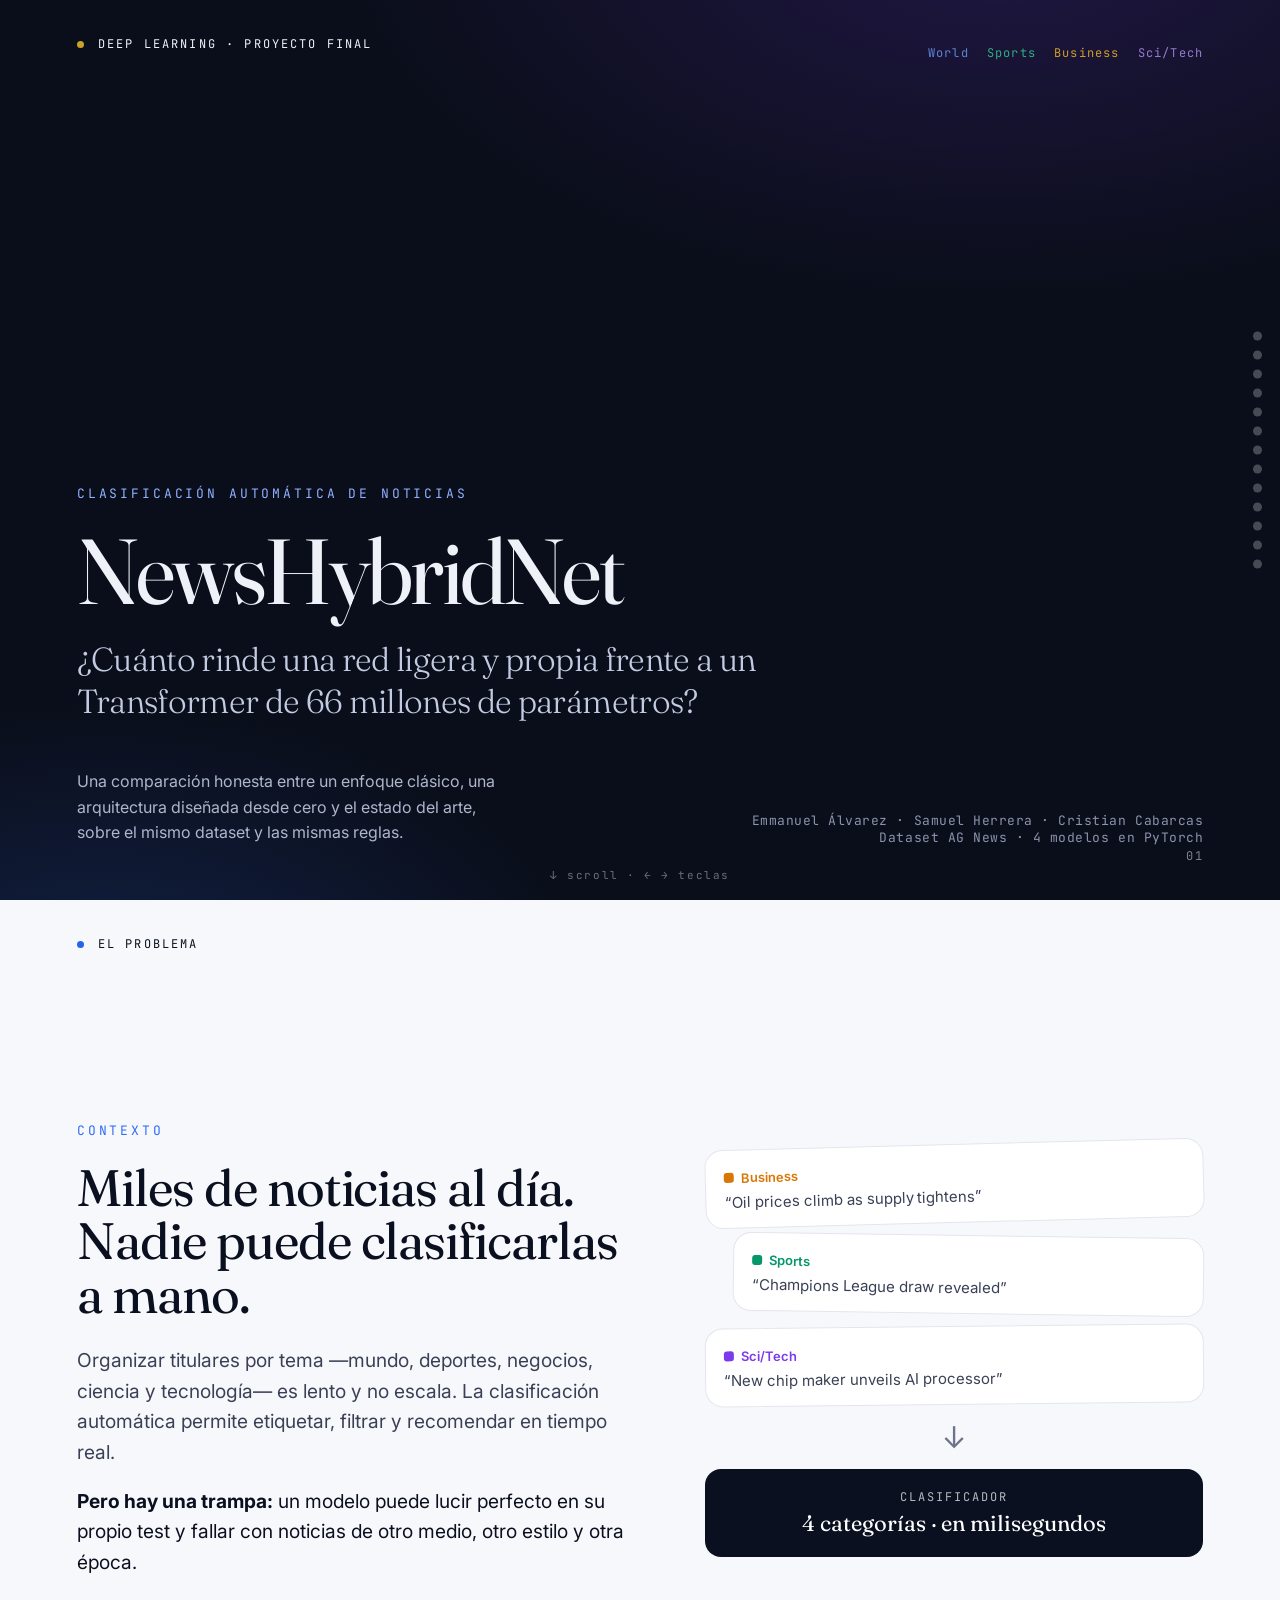
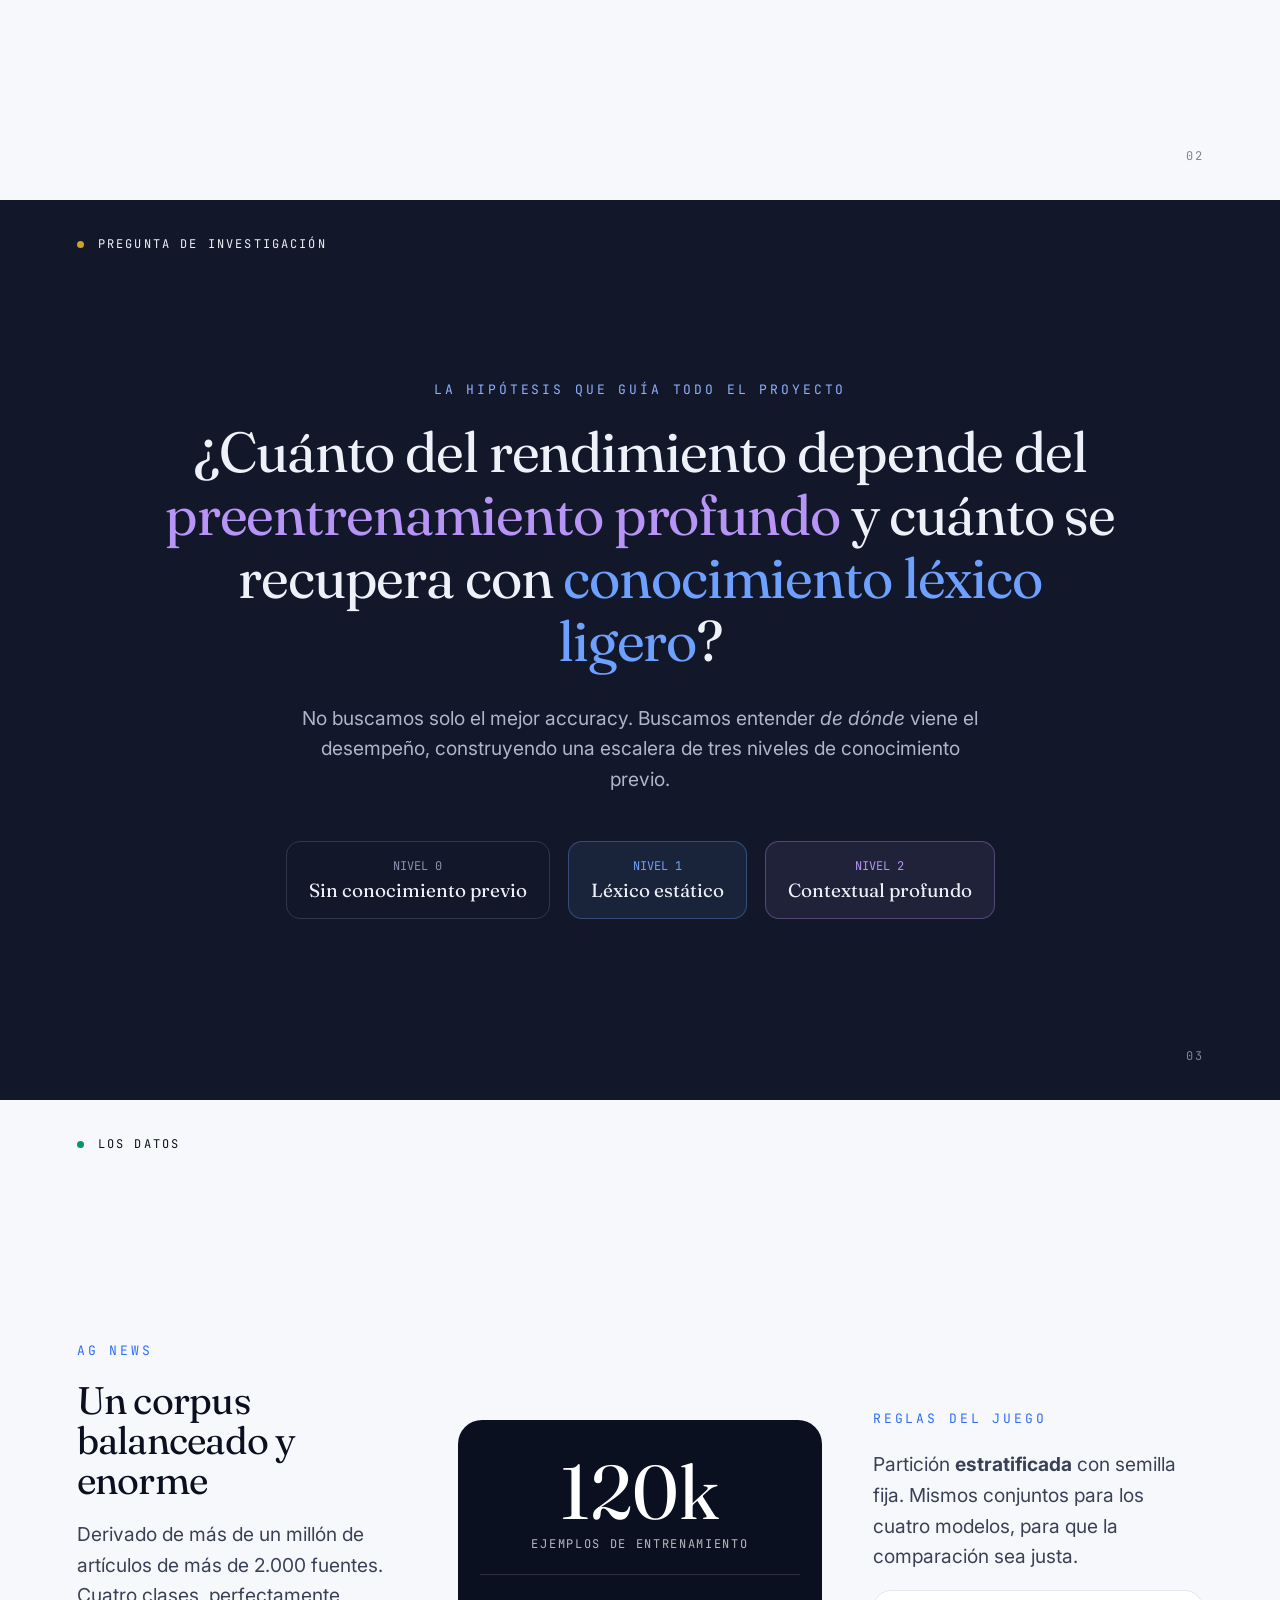
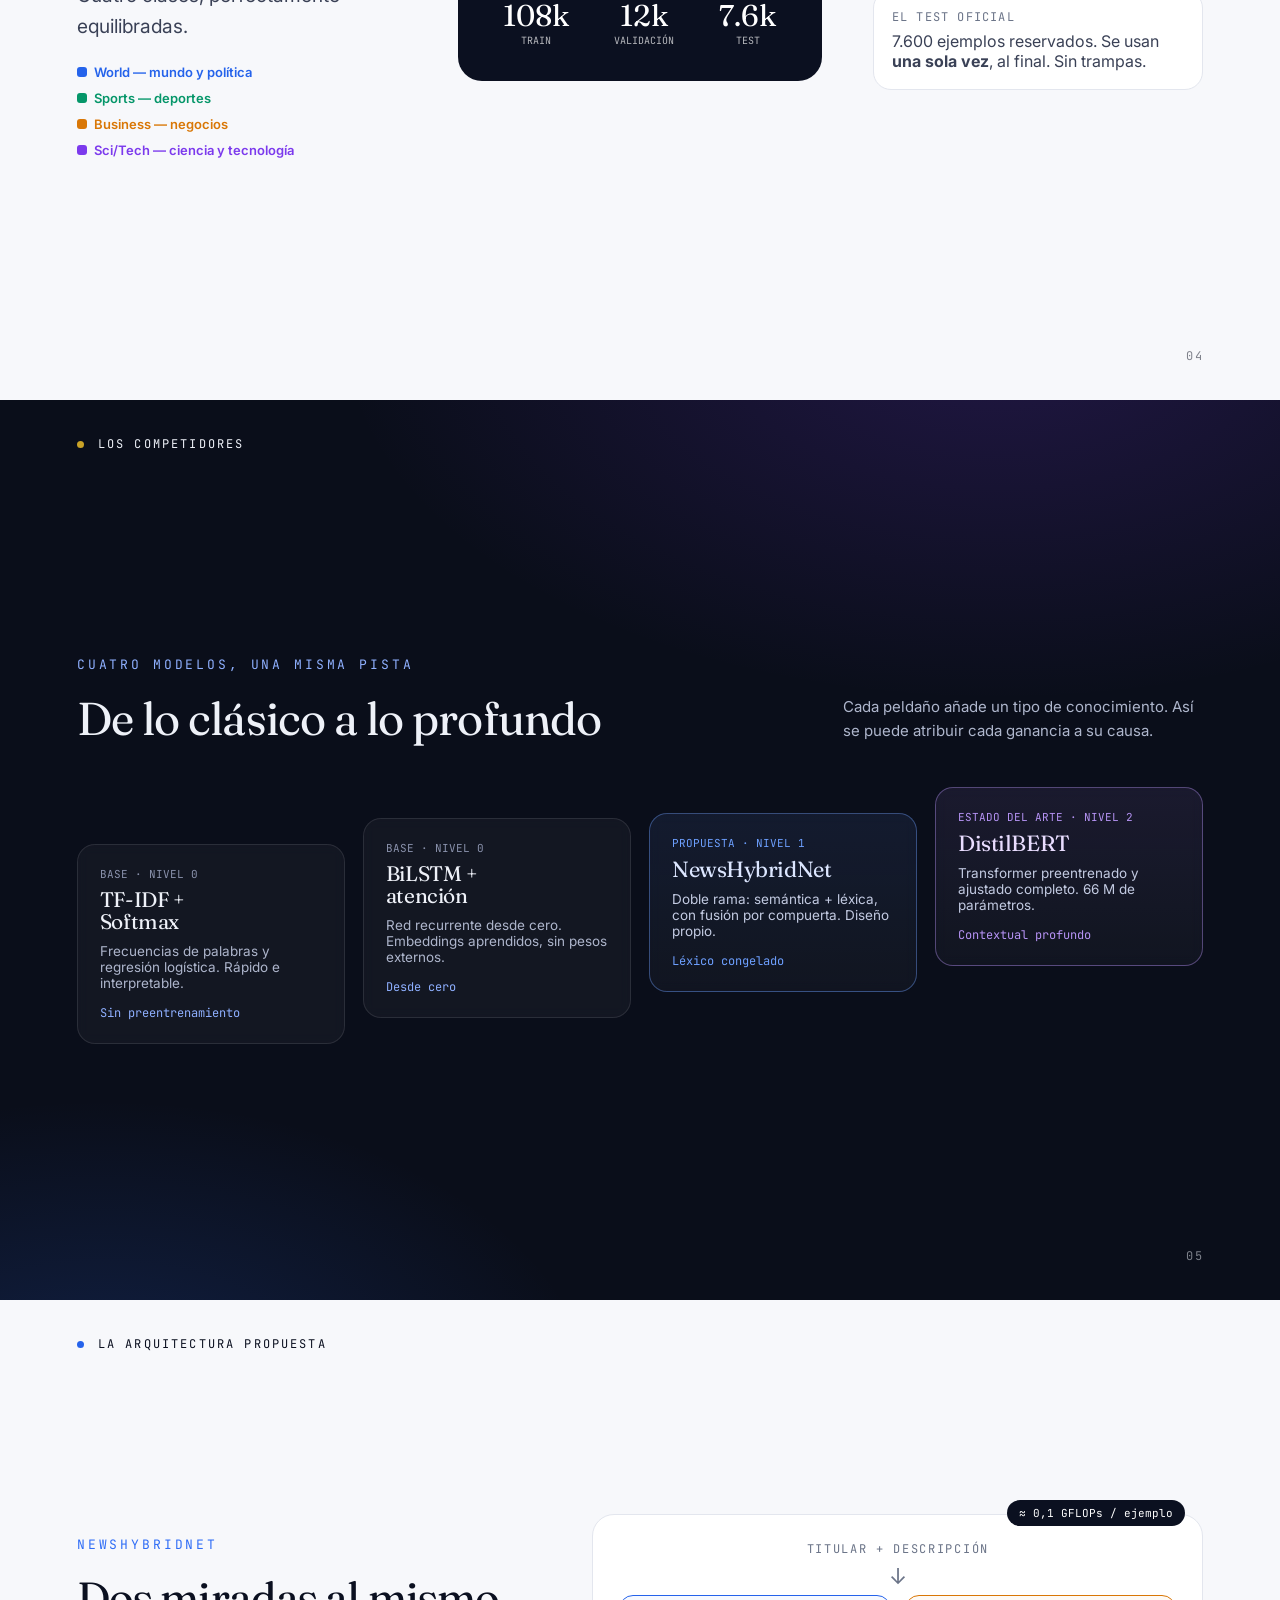
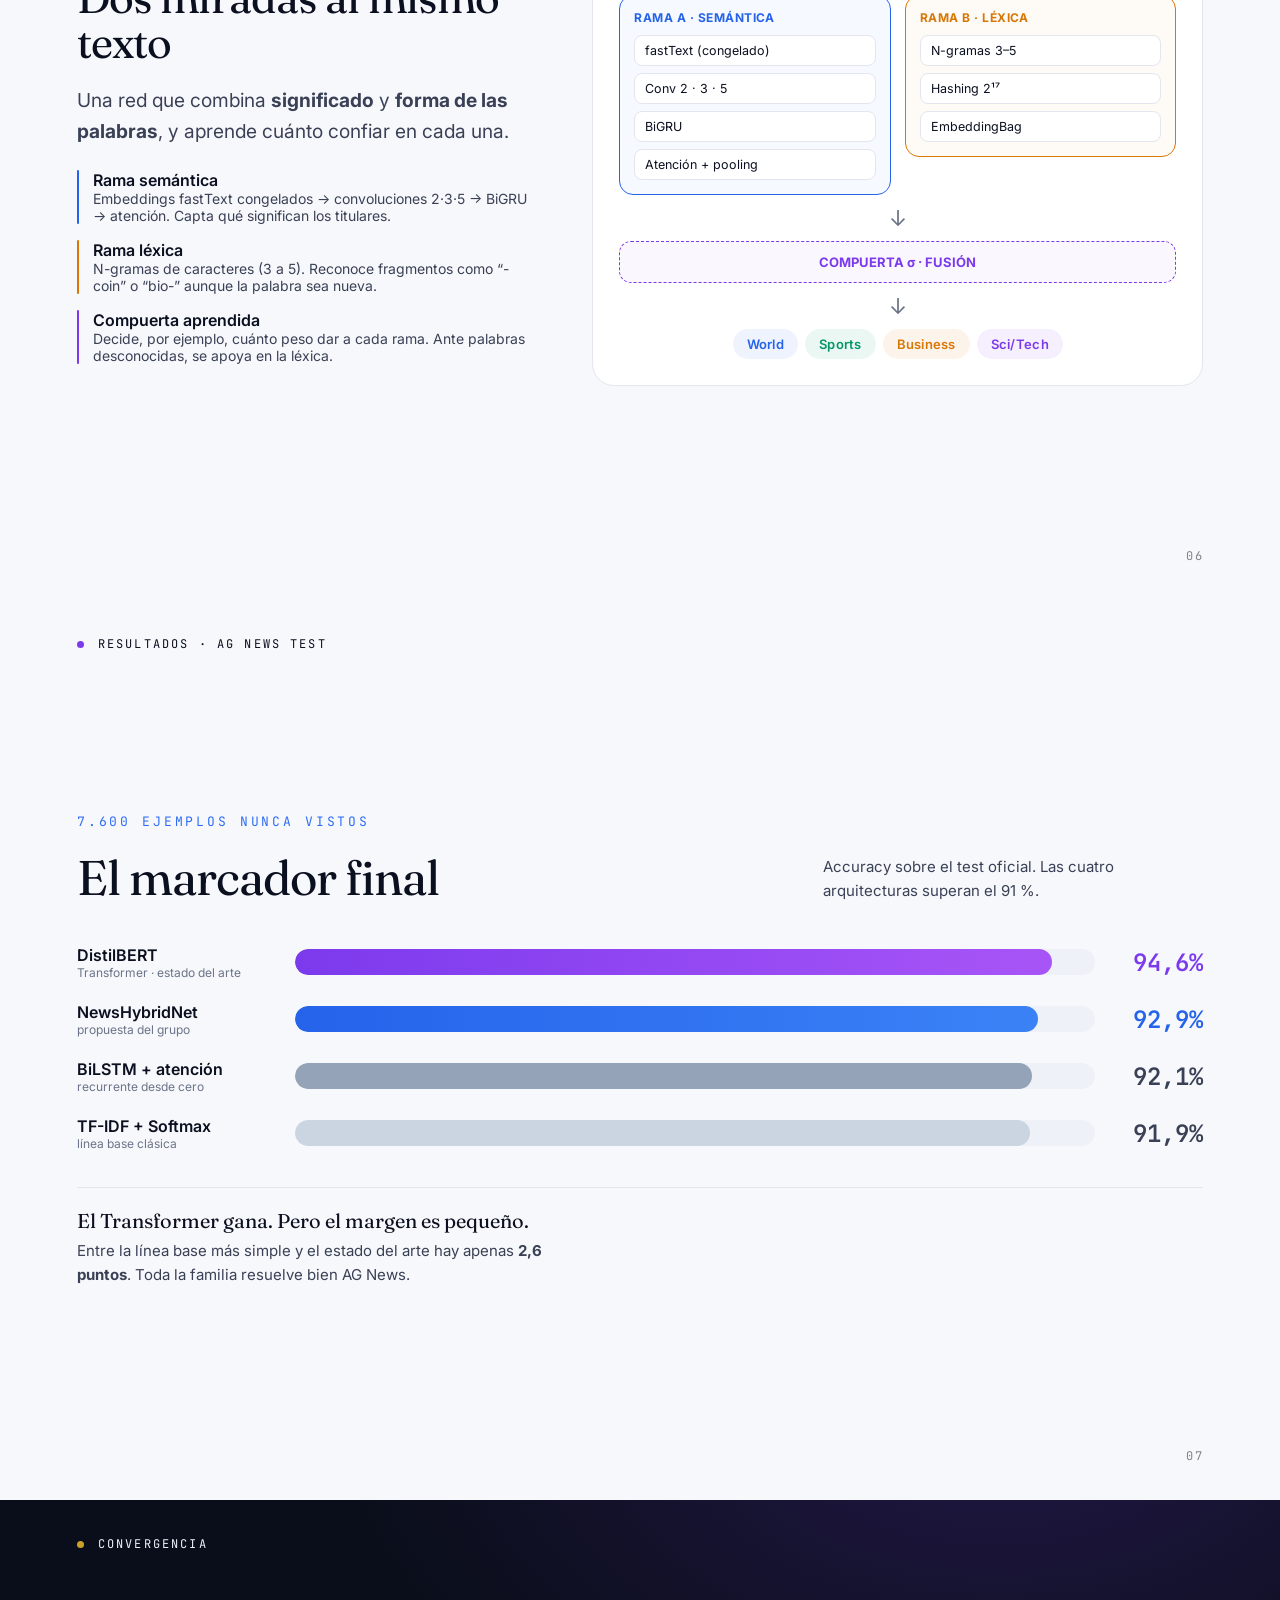
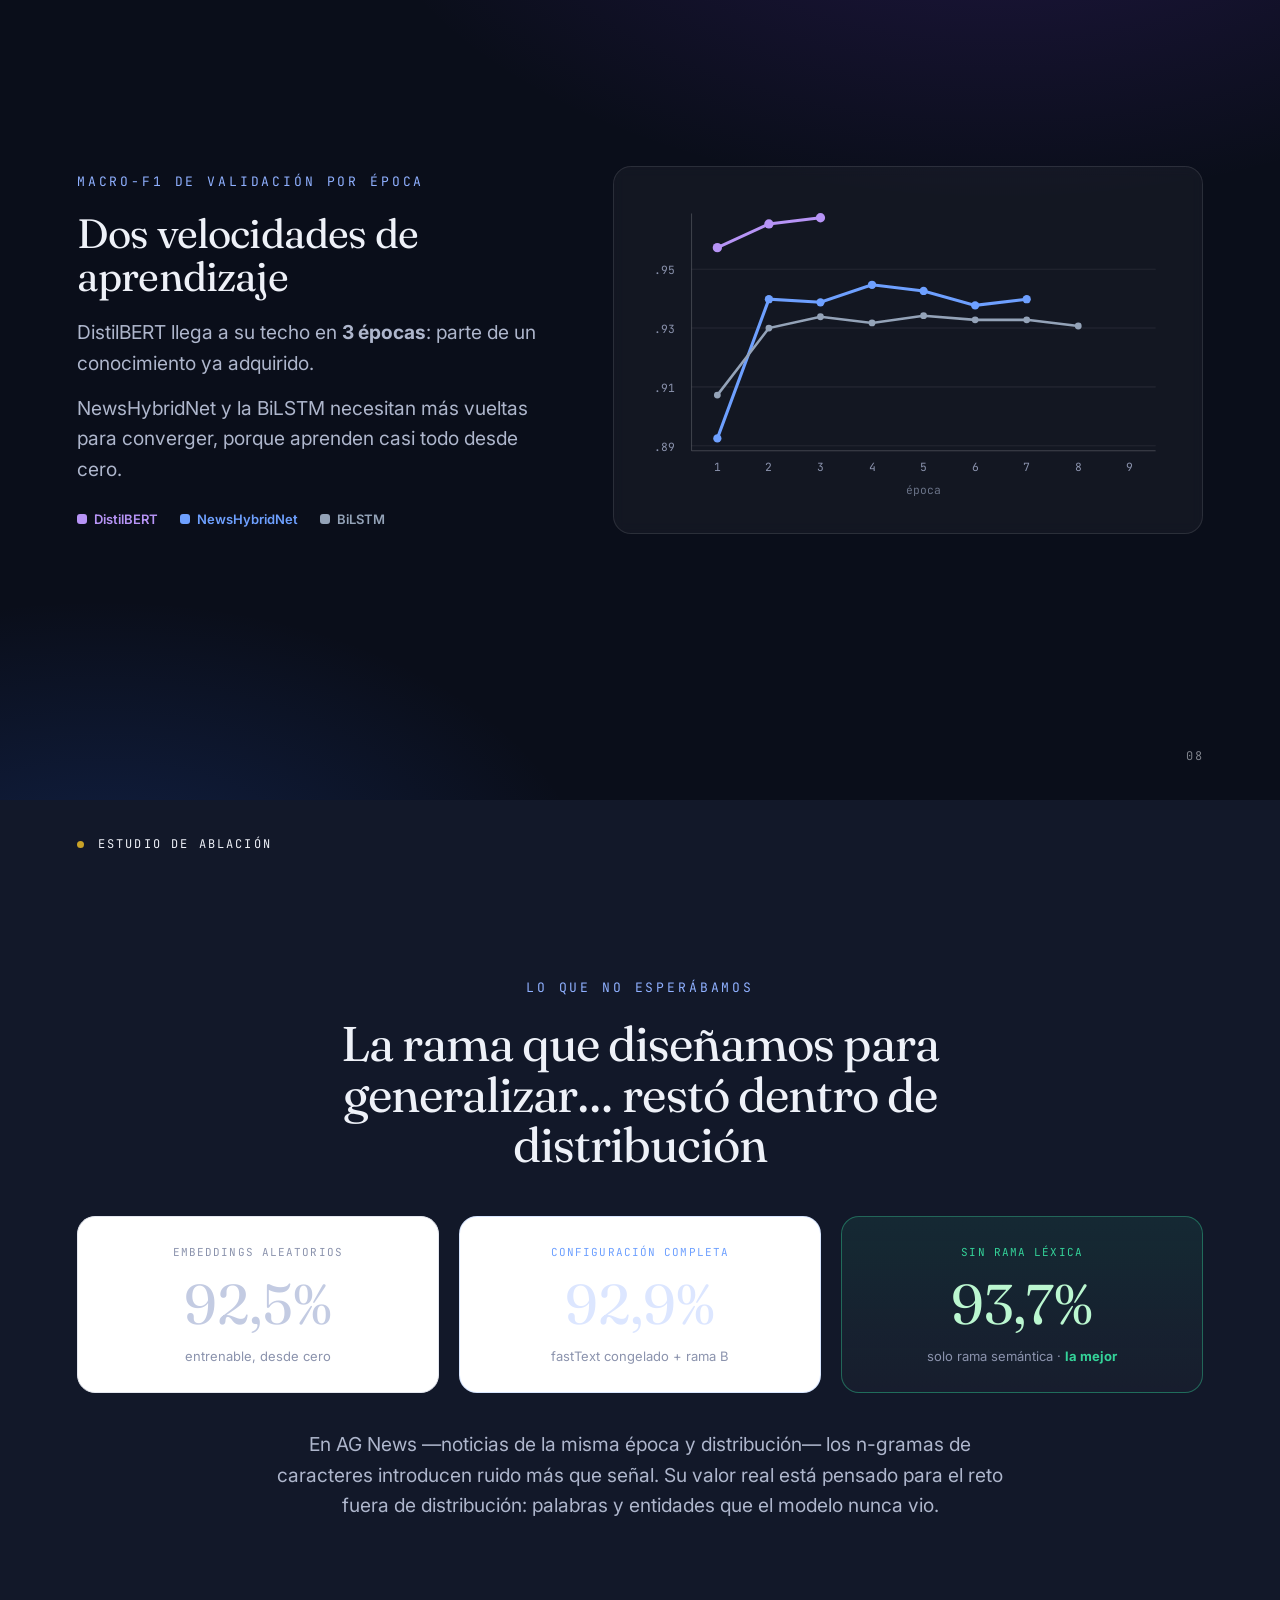
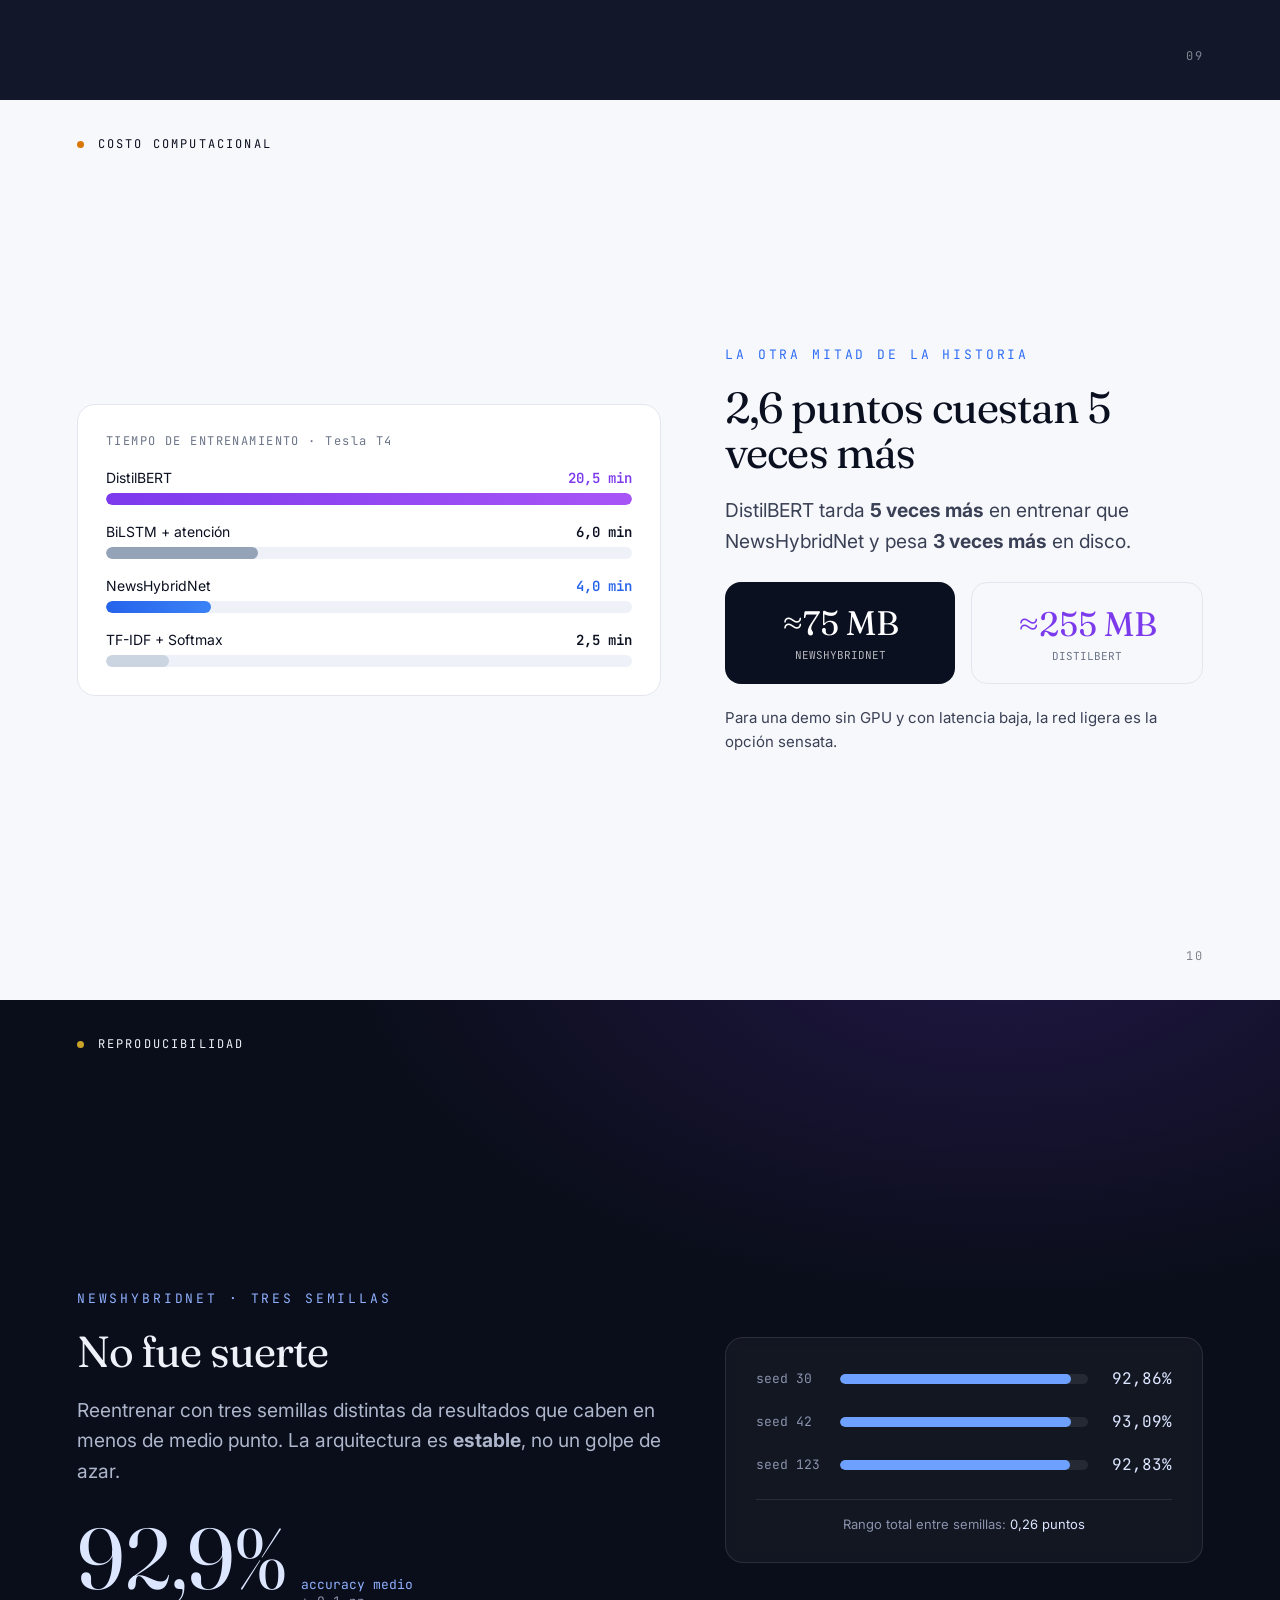
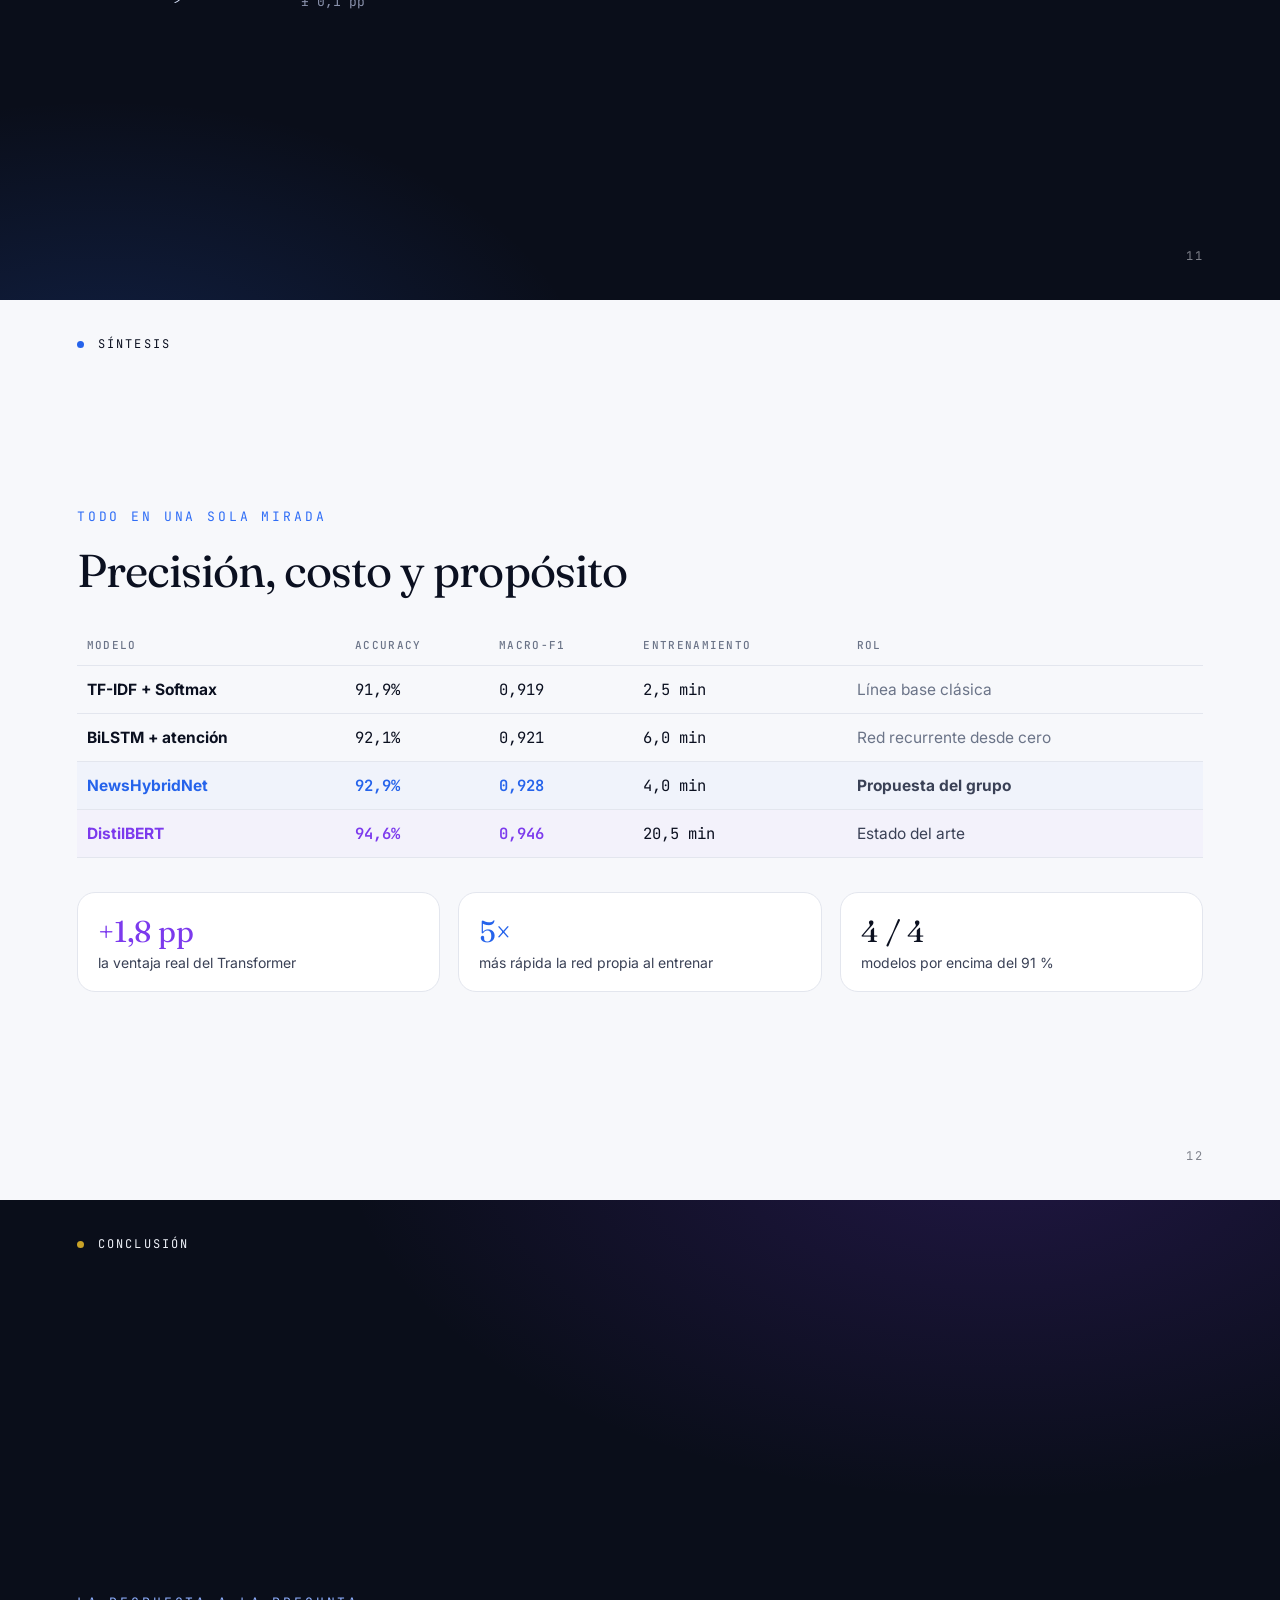
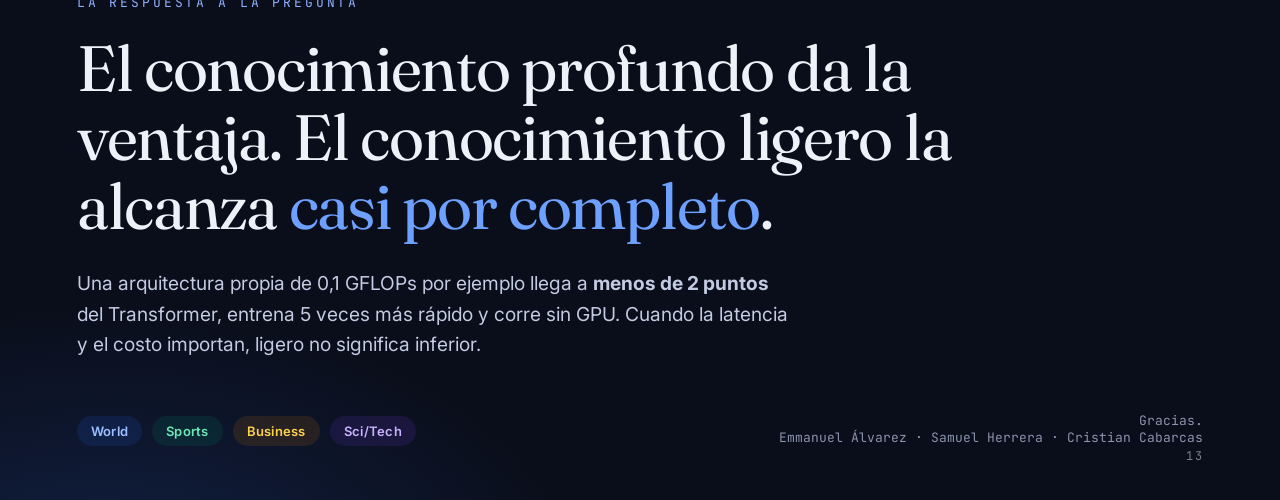
==== commit b2dc7ad4: "feat informe final y evaluate models run" ====
--- a/app/frontend/presentacion.html
+++ b/app/frontend/presentacion.html
@@ -485,20 +485,20 @@
       <!-- NewsHybridNet -->
       <div style="display:grid;grid-template-columns:200px 1fr 90px;gap:18px;align-items:center">
         <div><div style="font-weight:600">NewsHybridNet</div><div style="font-size:12px;color:var(--mute)">propuesta del grupo</div></div>
-        <div class="bar" style="height:26px"><span style="width:92.6%;background:linear-gradient(90deg,#2563eb,#3b82f6)"></span></div>
-        <div class="num" style="font-size:24px;text-align:right;color:var(--world);font-weight:600">92,6%</div>
+        <div class="bar" style="height:26px"><span style="width:92.9%;background:linear-gradient(90deg,#2563eb,#3b82f6)"></span></div>
+        <div class="num" style="font-size:24px;text-align:right;color:var(--world);font-weight:600">92,9%</div>
       </div>
       <!-- BiLSTM -->
       <div style="display:grid;grid-template-columns:200px 1fr 90px;gap:18px;align-items:center">
         <div><div style="font-weight:600">BiLSTM + atención</div><div style="font-size:12px;color:var(--mute)">recurrente desde cero</div></div>
-        <div class="bar" style="height:26px"><span style="width:92.4%;background:#94a3b8"></span></div>
-        <div class="num" style="font-size:24px;text-align:right;color:var(--ink-soft);font-weight:600">92,4%</div>
+        <div class="bar" style="height:26px"><span style="width:92.1%;background:#94a3b8"></span></div>
+        <div class="num" style="font-size:24px;text-align:right;color:var(--ink-soft);font-weight:600">92,1%</div>
       </div>
       <!-- TF-IDF -->
       <div style="display:grid;grid-template-columns:200px 1fr 90px;gap:18px;align-items:center">
         <div><div style="font-weight:600">TF-IDF + Softmax</div><div style="font-size:12px;color:var(--mute)">línea base clásica</div></div>
-        <div class="bar" style="height:26px"><span style="width:92.0%;background:#cbd5e1"></span></div>
-        <div class="num" style="font-size:24px;text-align:right;color:var(--ink-soft);font-weight:600">92,0%</div>
+        <div class="bar" style="height:26px"><span style="width:91.9%;background:#cbd5e1"></span></div>
+        <div class="num" style="font-size:24px;text-align:right;color:var(--ink-soft);font-weight:600">91,9%</div>
       </div>
     </div>
 
@@ -564,15 +564,15 @@
         </g>
         <!-- escala: y = 250 - (f1 - .88)/.07 * 230 ; f1 .89->222 .91->193 ... recalculo lineal:
              map .88->250, .95->20 => y = 250 - (f1-.88)*(230/.07) -->
-        <!-- DistilBERT: ep1 .9392 ep2 .9478 ep3 .9482 -->
-        <polyline fill="none" stroke="#b794f6" stroke-width="3" points="75,59 125,31 175,29"/>
-        <circle cx="75" cy="59" r="4.5" fill="#b794f6"/><circle cx="125" cy="31" r="4.5" fill="#b794f6"/><circle cx="175" cy="29" r="4.5" fill="#b794f6"/>
-        <!-- NewsHybridNet: ep1 .9025 ep2 .9298 ep3 .9314 ep4 .9229 ep5 .9302 ep6 .9268 -->
-        <polyline fill="none" stroke="#6ea0ff" stroke-width="3" points="75,169 125,79 175,74 225,102 275,78 325,89"/>
-        <g fill="#6ea0ff"><circle cx="75" cy="169" r="4"/><circle cx="125" cy="79" r="4"/><circle cx="175" cy="74" r="4"/><circle cx="225" cy="102" r="4"/><circle cx="275" cy="78" r="4"/><circle cx="325" cy="89" r="4"/></g>
-        <!-- BiLSTM: ep1 .8967 ep2 .9168 ep3 .9173 ep4 .9176 ep5 .9192 ep6 .9210 ep7 .9186 ep8 .9171 ep9 .9173 -->
-        <polyline fill="none" stroke="#94a3b8" stroke-width="2.5" points="75,188 125,122 175,120 225,119 275,114 325,108 375,116 425,121 475,120"/>
-        <g fill="#94a3b8"><circle cx="75" cy="188" r="3.3"/><circle cx="125" cy="122" r="3.3"/><circle cx="175" cy="120" r="3.3"/><circle cx="225" cy="119" r="3.3"/><circle cx="275" cy="114" r="3.3"/><circle cx="325" cy="108" r="3.3"/><circle cx="375" cy="116" r="3.3"/><circle cx="425" cy="121" r="3.3"/><circle cx="475" cy="120" r="3.3"/></g>
+        <!-- DistilBERT: ep1 .9399 ep2 .9469 ep3 .9489 -->
+        <polyline fill="none" stroke="#b794f6" stroke-width="3" points="75,53 125,30 175,24"/>
+        <circle cx="75" cy="53" r="4.5" fill="#b794f6"/><circle cx="125" cy="30" r="4.5" fill="#b794f6"/><circle cx="175" cy="24" r="4.5" fill="#b794f6"/>
+        <!-- NewsHybridNet: ep1 .8836 ep2 .9248 ep3 .9239 ep4 .9290 ep5 .9271 ep6 .9229 ep7 .9247 -->
+        <polyline fill="none" stroke="#6ea0ff" stroke-width="3" points="75,238 125,103 175,106 225,89 275,95 325,109 375,103"/>
+        <g fill="#6ea0ff"><circle cx="75" cy="238" r="4"/><circle cx="125" cy="103" r="4"/><circle cx="175" cy="106" r="4"/><circle cx="225" cy="89" r="4"/><circle cx="275" cy="95" r="4"/><circle cx="325" cy="109" r="4"/><circle cx="375" cy="103" r="4"/></g>
+        <!-- BiLSTM: ep1 .8964 ep2 .9163 ep3 .9195 ep4 .9178 ep5 .9198 ep6 .9185 ep7 .9187 ep8 .9167 -->
+        <polyline fill="none" stroke="#94a3b8" stroke-width="2.5" points="75,196 125,131 175,120 225,126 275,119 325,123 375,123 425,129"/>
+        <g fill="#94a3b8"><circle cx="75" cy="196" r="3.3"/><circle cx="125" cy="131" r="3.3"/><circle cx="175" cy="120" r="3.3"/><circle cx="225" cy="126" r="3.3"/><circle cx="275" cy="119" r="3.3"/><circle cx="325" cy="123" r="3.3"/><circle cx="375" cy="123" r="3.3"/><circle cx="425" cy="129" r="3.3"/></g>
       </svg>
     </div>
   </div>
@@ -592,17 +592,17 @@
     <div style="display:grid;grid-template-columns:repeat(3,1fr);gap:20px;margin-top:46px">
       <div class="card" style="text-align:center;padding:28px 22px">
         <div style="font-family:var(--mono);font-size:11px;color:#8b93ad;letter-spacing:.1em">EMBEDDINGS ALEATORIOS</div>
-        <div style="font-family:var(--serif);font-size:clamp(38px,5vw,56px);margin:10px 0;color:#c3cbe2">92,4%</div>
+        <div style="font-family:var(--serif);font-size:clamp(38px,5vw,56px);margin:10px 0;color:#c3cbe2">92,5%</div>
         <div style="font-size:13px;color:#8b93ad">entrenable, desde cero</div>
       </div>
       <div class="card" style="text-align:center;padding:28px 22px;border-color:#6ea0ff44">
         <div style="font-family:var(--mono);font-size:11px;color:#6ea0ff;letter-spacing:.1em">CONFIGURACIÓN COMPLETA</div>
-        <div style="font-family:var(--serif);font-size:clamp(38px,5vw,56px);margin:10px 0;color:#dce6ff">92,6%</div>
+        <div style="font-family:var(--serif);font-size:clamp(38px,5vw,56px);margin:10px 0;color:#dce6ff">92,9%</div>
         <div style="font-size:13px;color:#8b93ad">fastText congelado + rama B</div>
       </div>
       <div class="card" style="text-align:center;padding:28px 22px;border-color:#34d39966;background:linear-gradient(180deg,#34d39918,#ffffff06)">
         <div style="font-family:var(--mono);font-size:11px;color:#34d399;letter-spacing:.1em">SIN RAMA LÉXICA</div>
-        <div style="font-family:var(--serif);font-size:clamp(38px,5vw,56px);margin:10px 0;color:#bbf7d0">93,4%</div>
+        <div style="font-family:var(--serif);font-size:clamp(38px,5vw,56px);margin:10px 0;color:#bbf7d0">93,7%</div>
         <div style="font-size:13px;color:#8b93ad">solo rama semántica · <strong style="color:#34d399">la mejor</strong></div>
       </div>
     </div>
@@ -685,7 +685,7 @@
         <div style="font-family:var(--serif);font-size:clamp(50px,7vw,86px);color:#dce6ff;line-height:1">92,9%</div>
         <div>
           <div style="font-family:var(--mono);font-size:13px;color:#8fb0ff">accuracy medio</div>
-          <div style="font-family:var(--mono);font-size:13px;color:#8b93ad">± 0,2 pp</div>
+          <div style="font-family:var(--mono);font-size:13px;color:#8b93ad">± 0,1 pp</div>
         </div>
       </div>
     </div>
@@ -695,22 +695,22 @@
       <div style="display:flex;flex-direction:column;gap:22px">
         <div style="display:grid;grid-template-columns:70px 1fr 70px;gap:14px;align-items:center">
           <div style="font-family:var(--mono);font-size:13px;color:#8b93ad">seed 30</div>
-          <div class="bar" style="background:#ffffff14;height:10px"><span style="width:92.7%;background:#6ea0ff"></span></div>
-          <div class="num" style="text-align:right;color:#dce6ff">92,68%</div>
+          <div class="bar" style="background:#ffffff14;height:10px"><span style="width:92.9%;background:#6ea0ff"></span></div>
+          <div class="num" style="text-align:right;color:#dce6ff">92,86%</div>
         </div>
         <div style="display:grid;grid-template-columns:70px 1fr 70px;gap:14px;align-items:center">
           <div style="font-family:var(--mono);font-size:13px;color:#8b93ad">seed 42</div>
-          <div class="bar" style="background:#ffffff14;height:10px"><span style="width:93.0%;background:#6ea0ff"></span></div>
-          <div class="num" style="text-align:right;color:#dce6ff">93,03%</div>
+          <div class="bar" style="background:#ffffff14;height:10px"><span style="width:93.1%;background:#6ea0ff"></span></div>
+          <div class="num" style="text-align:right;color:#dce6ff">93,09%</div>
         </div>
         <div style="display:grid;grid-template-columns:70px 1fr 70px;gap:14px;align-items:center">
           <div style="font-family:var(--mono);font-size:13px;color:#8b93ad">seed 123</div>
-          <div class="bar" style="background:#ffffff14;height:10px"><span style="width:93.1%;background:#6ea0ff"></span></div>
-          <div class="num" style="text-align:right;color:#dce6ff">93,08%</div>
+          <div class="bar" style="background:#ffffff14;height:10px"><span style="width:92.8%;background:#6ea0ff"></span></div>
+          <div class="num" style="text-align:right;color:#dce6ff">92,83%</div>
         </div>
       </div>
       <div style="border-top:1px solid #ffffff18;margin-top:24px;padding-top:16px;font-size:13px;color:#8b93ad;text-align:center">
-        Rango total entre semillas: <span style="color:#dce6ff">0,40 puntos</span>
+        Rango total entre semillas: <span style="color:#dce6ff">0,26 puntos</span>
       </div>
     </div>
   </div>
@@ -737,22 +737,22 @@
       <tbody>
         <tr>
           <td><strong>TF-IDF + Softmax</strong></td>
-          <td class="num">92,0%</td>
-          <td class="num">0,920</td>
+          <td class="num">91,9%</td>
+          <td class="num">0,919</td>
           <td class="num">2,5 min</td>
           <td style="color:var(--mute)">Línea base clásica</td>
         </tr>
         <tr>
           <td><strong>BiLSTM + atención</strong></td>
-          <td class="num">92,4%</td>
-          <td class="num">0,924</td>
+          <td class="num">92,1%</td>
+          <td class="num">0,921</td>
           <td class="num">6,0 min</td>
           <td style="color:var(--mute)">Red recurrente desde cero</td>
         </tr>
         <tr style="background:#2563eb08">
           <td><strong style="color:var(--world)">NewsHybridNet</strong></td>
-          <td class="num" style="color:var(--world);font-weight:600">92,6%</td>
-          <td class="num" style="color:var(--world);font-weight:600">0,926</td>
+          <td class="num" style="color:var(--world);font-weight:600">92,9%</td>
+          <td class="num" style="color:var(--world);font-weight:600">0,928</td>
           <td class="num">4,0 min</td>
           <td style="color:var(--ink-soft)"><strong>Propuesta del grupo</strong></td>
         </tr>
@@ -768,7 +768,7 @@
 
     <div style="display:grid;grid-template-columns:repeat(3,1fr);gap:18px;margin-top:34px">
       <div class="card" style="padding:20px">
-        <div style="font-family:var(--serif);font-size:30px;color:var(--scitech)">+2,6 pp</div>
+        <div style="font-family:var(--serif);font-size:30px;color:var(--scitech)">+1,8 pp</div>
         <div style="font-size:14px;color:var(--ink-soft);margin-top:4px">la ventaja real del Transformer</div>
       </div>
       <div class="card" style="padding:20px">
@@ -794,7 +794,7 @@
       El conocimiento ligero la alcanza <span style="color:#6ea0ff">casi por completo</span>.
     </h2>
     <p class="lead" style="margin-top:28px;max-width:720px;color:#c3cbe2">
-      Una arquitectura propia de 0,1 GFLOPs por ejemplo llega a <strong>2 puntos</strong> del Transformer,
+      Una arquitectura propia de 0,1 GFLOPs por ejemplo llega a <strong>menos de 2 puntos</strong> del Transformer,
       entrena 5 veces más rápido y corre sin GPU. Cuando la latencia y el costo importan, ligero no significa inferior.
     </p>
   </div>
